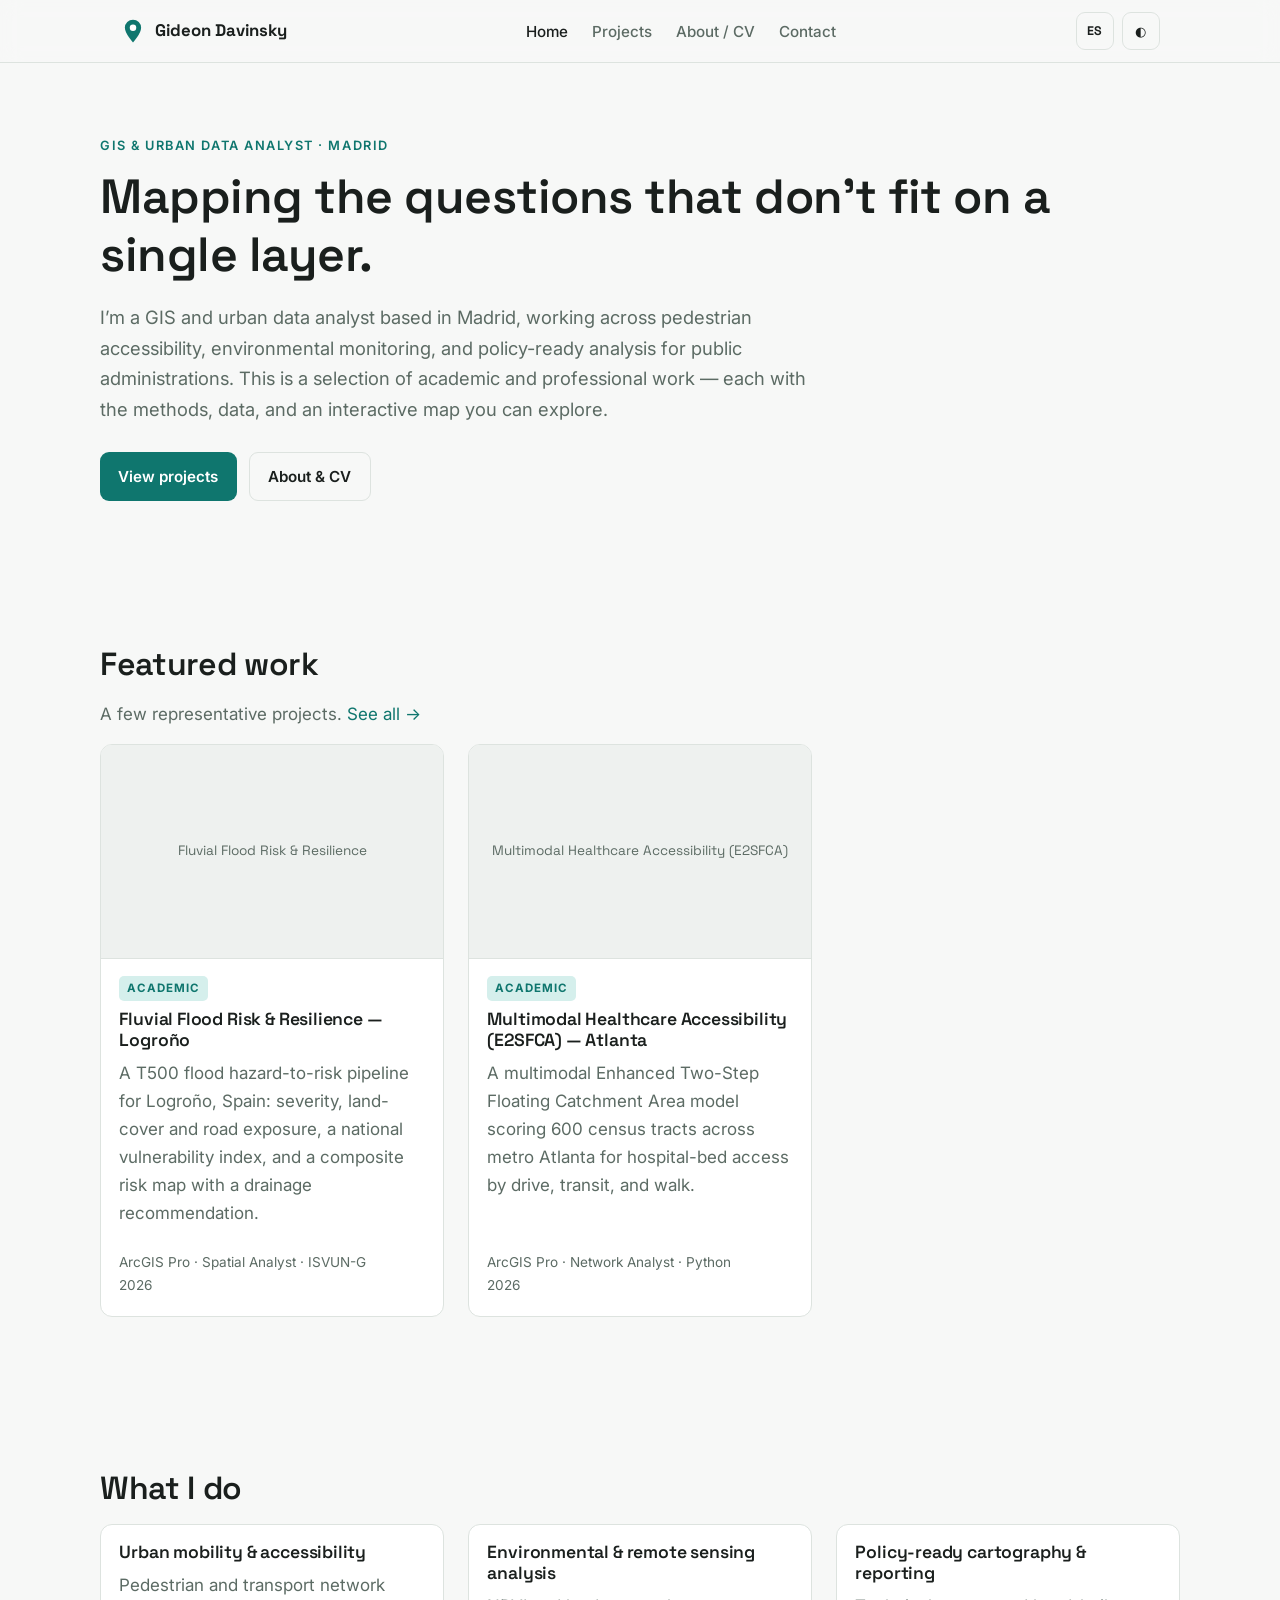
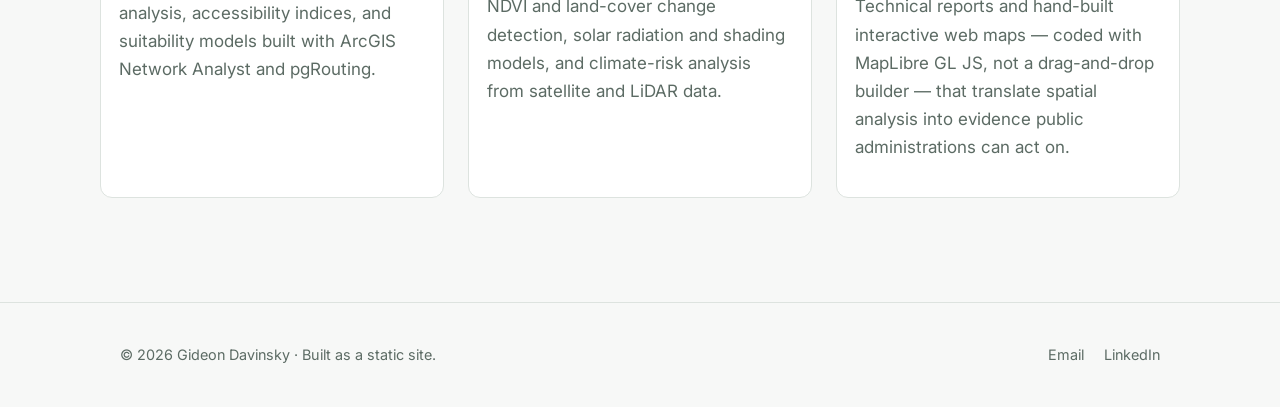
==== index.html @ 7b9b18a8 "Public deploy: exclude Ayuntamiento de Madrid work pending their publication Drops the IAPE pedestri" ====
<!doctype html>
<html lang="en">
<head>
<meta charset="utf-8">
<meta name="viewport" content="width=device-width, initial-scale=1">
<title>Gideon Davinsky — GIS Portfolio</title>
<meta name="description" content="Portfolio of Gideon Davinsky, a GIS and urban data analyst based in Madrid: urban mobility, accessibility, and environmental analysis.">
<meta property="og:type" content="website">
<meta property="og:site_name" content="Gideon Davinsky — GIS Portfolio">
<meta property="og:title" content="Gideon Davinsky — GIS Portfolio">
<meta property="og:description" content="Portfolio of Gideon Davinsky, a GIS and urban data analyst based in Madrid: urban mobility, accessibility, and environmental analysis.">
<meta property="og:image" content="assets/og/home.png">
<meta property="og:url" content="index.html">
<meta name="twitter:card" content="summary_large_image">
<link rel="icon" href="data:image/svg+xml,%3Csvg xmlns='http://www.w3.org/2000/svg' viewBox='0 0 32 32'%3E%3Cpath fill='%230f766e' d='M16 2a10 10 0 0 0-10 10c0 7 10 18 10 18s10-11 10-18A10 10 0 0 0 16 2z'/%3E%3Ccircle cx='16' cy='12' r='4' fill='%23fff'/%3E%3C/svg%3E">
<link rel="preconnect" href="https://fonts.googleapis.com">
<link rel="preconnect" href="https://fonts.gstatic.com" crossorigin>
<link href="https://fonts.googleapis.com/css2?family=Inter:wght@400;500;600&family=Space+Grotesk:wght@500;600;700&display=swap" rel="stylesheet">
<link rel="stylesheet" href="css/main.css">
</head>
<body>

<header class="site-header">
  <nav class="nav">
    <a class="brand" href="index.html">
      <svg class="mark" viewBox="0 0 32 32" aria-hidden="true"><path fill="var(--accent)" d="M16 2a10 10 0 0 0-10 10c0 7 10 18 10 18s10-11 10-18A10 10 0 0 0 16 2z"/><circle cx="16" cy="12" r="4" fill="#fff"/></svg>
      Gideon Davinsky
    </a>
    <ul class="nav-links">
      <li><a href="index.html" aria-current="page" data-i18n="nav_home">Home</a></li>
      <li><a href="projects.html" data-i18n="nav_projects">Projects</a></li>
      <li><a href="about.html" data-i18n="nav_about">About / CV</a></li>
      <li><a href="contact.html" data-i18n="nav_contact">Contact</a></li>
    </ul>
    <div style="display:flex;gap:.5rem">
      <button class="lang-toggle" data-i18n-aria="lang_toggle_aria" title="Español / English">ES</button>
      <button class="theme-toggle" data-i18n-aria="theme_toggle_aria" title="Toggle theme">◐</button>
      <button class="nav-toggle" data-i18n-aria="menu_aria" aria-expanded="false">☰</button>
    </div>
  </nav>
</header>

<main>
  <section class="container hero">
    <p class="eyebrow" data-i18n="eyebrow">GIS &amp; Urban Data Analyst &middot; Madrid</p>
    <h1 data-i18n="hero_title">Mapping the questions that don&rsquo;t fit on a single layer.</h1>
    <p class="lead" data-i18n="hero_lead">
      I&rsquo;m a GIS and urban data analyst based in Madrid, working across pedestrian
      accessibility, environmental monitoring, and policy-ready analysis for public
      administrations. This is a selection of academic and professional work &mdash;
      each with the methods, data, and an interactive map you can explore.
    </p>
    <div class="hero-actions">
      <a class="btn" href="projects.html" data-i18n="btn_view_projects">View projects</a>
      <a class="btn secondary" href="about.html" data-i18n="btn_about_cv">About &amp; CV</a>
    </div>
  </section>

  <section class="container section">
    <h2 data-i18n="featured_heading">Featured work</h2>
    <p class="muted" data-i18n="featured_sub">A few representative projects. <a href="projects.html">See all &rarr;</a></p>
    <div id="featured-projects" class="card-grid"></div>
  </section>

  <section class="container section">
    <h2 data-i18n="whatido_heading">What I do</h2>
    <div class="card-grid">
      <div class="card"><div class="body">
        <h3 data-i18n="whatido_1_title">Urban mobility &amp; accessibility</h3>
        <p class="muted" data-i18n="whatido_1_body">Pedestrian and transport network analysis, accessibility indices, and
          suitability models built with ArcGIS Network Analyst and pgRouting.</p>
      </div></div>
      <div class="card"><div class="body">
        <h3 data-i18n="whatido_2_title">Environmental &amp; remote sensing analysis</h3>
        <p class="muted" data-i18n="whatido_2_body">NDVI and land-cover change detection, solar radiation and shading models,
          and climate-risk analysis from satellite and LiDAR data.</p>
      </div></div>
      <div class="card"><div class="body">
        <h3 data-i18n="whatido_3_title">Policy-ready cartography &amp; reporting</h3>
        <p class="muted" data-i18n="whatido_3_body">Technical reports and interactive web maps that translate spatial analysis
          into evidence public administrations can act on.</p>
      </div></div>
    </div>
  </section>
</main>

<footer class="site-footer">
  <div class="container">
    <div>&copy; <span id="year">2026</span> Gideon Davinsky &middot; <span data-i18n="footer_built">Built as a static site.</span></div>
    <div class="social">
      <a href="mailto:gideondavinsky@gmail.com" data-i18n="social_email">Email</a>
      <a href="https://www.linkedin.com/in/gideon-davinsky" data-i18n="social_linkedin">LinkedIn</a>
    </div>
  </div>
</footer>

<script src="js/projects-data.js"></script>
<script>
  window.PAGE_I18N = {
    en: {
      doc_title: "Gideon Davinsky — GIS Portfolio",
      doc_description: "Portfolio of Gideon Davinsky, a GIS and urban data analyst based in Madrid: urban mobility, accessibility, and environmental analysis.",
      eyebrow: "GIS &amp; Urban Data Analyst &middot; Madrid",
      hero_title: "Mapping the questions that don’t fit on a single layer.",
      hero_lead: "I’m a GIS and urban data analyst based in Madrid, working across pedestrian accessibility, environmental monitoring, and policy-ready analysis for public administrations. This is a selection of academic and professional work — each with the methods, data, and an interactive map you can explore.",
      btn_view_projects: "View projects",
      btn_about_cv: "About &amp; CV",
      featured_heading: "Featured work",
      featured_sub: "A few representative projects. <a href=\"projects.html\">See all →</a>",
      whatido_heading: "What I do",
      whatido_1_title: "Urban mobility &amp; accessibility",
      whatido_1_body: "Pedestrian and transport network analysis, accessibility indices, and suitability models built with ArcGIS Network Analyst and pgRouting.",
      whatido_2_title: "Environmental &amp; remote sensing analysis",
      whatido_2_body: "NDVI and land-cover change detection, solar radiation and shading models, and climate-risk analysis from satellite and LiDAR data.",
      whatido_3_title: "Policy-ready cartography &amp; reporting",
      whatido_3_body: "Technical reports and hand-built interactive web maps &mdash; coded with MapLibre GL JS, not a drag-and-drop builder &mdash; that translate spatial analysis into evidence public administrations can act on."
    },
    es: {
      doc_title: "Gideon Davinsky — Portafolio SIG",
      doc_description: "Portafolio de Gideon Davinsky, analista SIG y de datos urbanos con base en Madrid: movilidad urbana, accesibilidad y análisis ambiental.",
      eyebrow: "Analista SIG y de Datos Urbanos &middot; Madrid",
      hero_title: "Cartografiando las preguntas que no caben en una sola capa.",
      hero_lead: "Soy analista SIG y de datos urbanos con base en Madrid, trabajando en movilidad y urbanismo sostenible, accesibilidad peatonal y monitorización ambiental, con análisis orientado a la política pública para administraciones públicas. Esta es una selección de trabajo académico y profesional — cada uno con la metodología, los datos y un mapa interactivo para explorar.",
      btn_view_projects: "Ver proyectos",
      btn_about_cv: "Sobre mí y CV",
      featured_heading: "Trabajo destacado",
      featured_sub: "Algunos proyectos representativos. <a href=\"projects.html\">Ver todos →</a>",
      whatido_heading: "Qué hago",
      whatido_1_title: "Movilidad urbana y accesibilidad",
      whatido_1_body: "Análisis de redes peatonales y de transporte para la movilidad sostenible, índices de accesibilidad y modelos de idoneidad con ArcGIS Network Analyst y pgRouting.",
      whatido_2_title: "Análisis ambiental y teledetección",
      whatido_2_body: "Detección de cambios NDVI y de cobertura del suelo, modelos de radiación solar y sombras, y análisis de riesgo climático a partir de datos satelitales y LiDAR.",
      whatido_3_title: "Cartografía y reporting para política pública",
      whatido_3_body: "Informes técnicos y mapas web interactivos programados a mano — con MapLibre GL JS, no con una herramienta de arrastrar y soltar — que traducen el análisis espacial en evidencia sobre la que las administraciones públicas pueden actuar."
    }
  };
</script>
<script src="js/i18n.js"></script>
<script src="js/site.js"></script>
</body>
</html>
---- css/main.css ----
/* ===========================================================================
   GIS Portfolio — main stylesheet
   Design tokens first, then layout, then components.
   Light + dark themes: dark applies via prefers-color-scheme OR
   an explicit  <html data-theme="dark"> / "light"  set by the theme toggle.
   =========================================================================== */

:root {
  --bg:            #f7f8f7;
  --surface:       #ffffff;
  --surface-2:     #eef1ef;
  --text:          #1a1f1d;
  --muted:         #5c6b64;
  --border:        #dde3df;
  --accent:        #0f766e;   /* teal 700 */
  --accent-hover:  #115e57;
  --accent-soft:   #d5efec;
  --shadow:        0 1px 2px rgba(20, 30, 25, .06), 0 8px 24px rgba(20, 30, 25, .06);
  --radius:        12px;
  --maxw:          1080px;
  --font-sans:     "Inter", system-ui, -apple-system, "Segoe UI", Roboto, sans-serif;
  --font-display:  "Space Grotesk", var(--font-sans);
}

@media (prefers-color-scheme: dark) {
  :root:not([data-theme="light"]) {
    --bg:          #0f1412;
    --surface:     #161c19;
    --surface-2:   #1e2622;
    --text:        #e8edea;
    --muted:       #9aa8a1;
    --border:      #2a332e;
    --accent:      #2dd4bf;
    --accent-hover:#5eead4;
    --accent-soft: #143530;
    --shadow:      0 1px 2px rgba(0,0,0,.4), 0 8px 28px rgba(0,0,0,.35);
  }
}
:root[data-theme="dark"] {
  --bg:          #0f1412;
  --surface:     #161c19;
  --surface-2:   #1e2622;
  --text:        #e8edea;
  --muted:       #9aa8a1;
  --border:      #2a332e;
  --accent:      #2dd4bf;
  --accent-hover:#5eead4;
  --accent-soft: #143530;
  --shadow:      0 1px 2px rgba(0,0,0,.4), 0 8px 28px rgba(0,0,0,.35);
}

* { box-sizing: border-box; }
html { scroll-behavior: smooth; }
body {
  margin: 0;
  background: var(--bg);
  color: var(--text);
  font-family: var(--font-sans);
  font-size: 17px;
  line-height: 1.65;
  -webkit-font-smoothing: antialiased;
}
img { max-width: 100%; display: block; }
a { color: var(--accent); text-decoration: none; }
a:hover { color: var(--accent-hover); text-decoration: underline; }
h1, h2, h3 { font-family: var(--font-display); line-height: 1.2; font-weight: 600; letter-spacing: -.01em; }
h1 { font-size: clamp(2rem, 4vw, 3rem); margin: 0 0 .4em; }
h2 { font-size: clamp(1.5rem, 3vw, 2rem); margin: 2.5rem 0 1rem; }
h3 { font-size: 1.2rem; margin: 1.5rem 0 .5rem; }
p  { margin: 0 0 1rem; }
code { font-family: ui-monospace, "SF Mono", Menlo, Consolas, monospace; font-size: .9em;
       background: var(--surface-2); padding: .1em .4em; border-radius: 5px; }

.container { max-width: var(--maxw); margin: 0 auto; padding: 0 1.25rem; }
.section { padding: 3.5rem 0; }
.muted { color: var(--muted); }
.lead { font-size: 1.15rem; color: var(--muted); max-width: 60ch; }
.center { text-align: center; }

/* ---- header / nav ---------------------------------------------------------- */
.site-header {
  position: sticky; top: 0; z-index: 50;
  background: color-mix(in srgb, var(--bg) 88%, transparent);
  backdrop-filter: blur(10px);
  border-bottom: 1px solid var(--border);
}
.nav {
  display: flex; align-items: center; justify-content: space-between;
  height: 62px; max-width: var(--maxw); margin: 0 auto; padding: 0 1.25rem;
}
.brand { font-family: var(--font-display); font-weight: 700; font-size: 1.05rem;
         color: var(--text); display: flex; align-items: center; gap: .55rem; }
.brand:hover { text-decoration: none; }
.brand .mark { width: 26px; height: 26px; }
.nav-links { display: flex; align-items: center; gap: 1.5rem; list-style: none; margin: 0; padding: 0; }
.nav-links a { color: var(--muted); font-size: .95rem; font-weight: 500; }
.nav-links a:hover, .nav-links a[aria-current="page"] { color: var(--text); text-decoration: none; }
.theme-toggle, .nav-toggle, .lang-toggle {
  background: none; border: 1px solid var(--border); color: var(--text);
  width: 38px; height: 38px; border-radius: 9px; cursor: pointer;
  display: inline-flex; align-items: center; justify-content: center;
}
.lang-toggle { font-family: var(--font-display); font-size: .78rem; font-weight: 700; letter-spacing: .02em; }
.theme-toggle:hover, .nav-toggle:hover, .lang-toggle:hover { background: var(--surface-2); }
.nav-toggle { display: none; }

@media (max-width: 720px) {
  .nav-toggle { display: inline-flex; }
  .nav-links {
    position: absolute; top: 62px; left: 0; right: 0;
    flex-direction: column; align-items: stretch; gap: 0;
    background: var(--surface); border-bottom: 1px solid var(--border);
    padding: .5rem 1.25rem 1rem;
    display: none;
  }
  .nav-links.open { display: flex; }
  .nav-links li { padding: .6rem 0; border-bottom: 1px solid var(--border); }
  .nav-links li:last-child { border-bottom: 0; }
}

/* ---- buttons -------------------------------------------------------------- */
.btn {
  display: inline-flex; align-items: center; gap: .5rem;
  background: var(--accent); color: #fff; font-weight: 600; font-size: .95rem;
  padding: .7rem 1.15rem; border-radius: 9px; border: 0; cursor: pointer;
  transition: background .15s ease;
}
.btn:hover { background: var(--accent-hover); color: #fff; text-decoration: none; }
.btn.secondary { background: transparent; color: var(--text); border: 1px solid var(--border); }
.btn.secondary:hover { background: var(--surface-2); }

/* ---- hero --------------------------------------------------------------- */
.hero { padding: 4.5rem 0 3rem; }
.hero .lead { margin-bottom: 1.75rem; }
.hero-actions { display: flex; gap: .75rem; flex-wrap: wrap; }
.eyebrow { text-transform: uppercase; letter-spacing: .12em; font-size: .8rem;
           font-weight: 600; color: var(--accent); margin-bottom: .75rem; }

/* ---- project grid ------------------------------------------------------- */
.filters { display: flex; gap: .5rem; flex-wrap: wrap; margin: 1.5rem 0 2rem; }
.filter-btn {
  background: var(--surface); border: 1px solid var(--border); color: var(--muted);
  padding: .4rem .9rem; border-radius: 999px; font-size: .9rem; cursor: pointer; font-weight: 500;
}
.filter-btn[aria-pressed="true"] { background: var(--accent-soft); border-color: var(--accent);
  color: var(--accent-hover); }

.card-grid { display: grid; gap: 1.5rem; grid-template-columns: repeat(auto-fill, minmax(300px, 1fr)); }
.card {
  background: var(--surface); border: 1px solid var(--border); border-radius: var(--radius);
  overflow: hidden; display: flex; flex-direction: column;
  transition: transform .15s ease, box-shadow .15s ease;
}
.card:hover { transform: translateY(-3px); box-shadow: var(--shadow); }
.card a.card-link { color: inherit; text-decoration: none; display: flex; flex-direction: column; height: 100%; }
.card .thumb { aspect-ratio: 16 / 10; background: var(--surface-2); object-fit: cover; width: 100%;
  border-bottom: 1px solid var(--border); }
.card .thumb.placeholder { display: flex; align-items: center; justify-content: center;
  color: var(--muted); font-size: .85rem; font-family: var(--font-display); }
.card .body { padding: 1.1rem 1.15rem 1.25rem; display: flex; flex-direction: column; gap: .5rem; flex: 1; }
.card .tag { align-self: flex-start; font-size: .72rem; text-transform: uppercase; letter-spacing: .08em;
  font-weight: 700; color: var(--accent); background: var(--accent-soft); padding: .18rem .5rem; border-radius: 5px; }
.card h3 { margin: 0; font-size: 1.1rem; }
.card .meta { font-size: .85rem; color: var(--muted); margin-top: auto; }

/* ---- maps -------------------------------------------------------------- */
.map {
  width: 100%; height: 460px; border-radius: var(--radius);
  border: 1px solid var(--border); overflow: hidden; background: var(--surface-2);
}
.map-figure { margin: 1.75rem 0; }
.map-figure figcaption { font-size: .88rem; color: var(--muted); margin-top: .6rem; }
.maplibregl-popup-content {
  /* The popup's background is always white (fixed by maplibre-gl.css), but
     var(--text) is a light color in dark mode — pin the text dark here too,
     regardless of site theme, or it goes near-invisible on that white card. */
  font-family: var(--font-sans); font-size: .85rem; line-height: 1.5;
  color: #1a1f1d; border-radius: 8px; padding: .7rem .85rem;
  max-height: 320px; overflow-y: auto;
}
.maplibregl-popup-content b { color: #0f172a; }
.map-legend {
  background: var(--surface); border: 1px solid var(--border); border-radius: 8px;
  padding: .6rem .8rem; font-size: .8rem; box-shadow: var(--shadow);
}
.map-legend b { display: block; margin-bottom: .35rem; font-family: var(--font-display); }
.map-legend .row { display: flex; align-items: center; gap: .5rem; margin: .2rem 0; }
.map-legend .swatch { width: 14px; height: 14px; border-radius: 3px; border: 1px solid rgba(0,0,0,.15); }

/* ---- project detail --------------------------------------------------- */
.project-header { padding: 2.5rem 0 1rem; }
.project-meta {
  display: grid; grid-template-columns: repeat(auto-fit, minmax(140px, 1fr));
  gap: 1rem 1.5rem; margin: 1.5rem 0; padding: 1.25rem;
  background: var(--surface); border: 1px solid var(--border); border-radius: var(--radius);
}
.project-meta dt { font-size: .72rem; text-transform: uppercase; letter-spacing: .09em;
  color: var(--muted); font-weight: 700; margin-bottom: .2rem; }
.project-meta dd { margin: 0; font-size: .95rem; }
.pill-row { display: flex; flex-wrap: wrap; gap: .4rem; }
.pill { background: var(--surface-2); border: 1px solid var(--border); border-radius: 999px;
  padding: .2rem .7rem; font-size: .8rem; }
.prose { max-width: 68ch; }
.prose ul { padding-left: 1.2rem; }
.prose li { margin: .3rem 0; }
.back-link { font-size: .9rem; display: inline-flex; gap: .35rem; align-items: center; margin-bottom: 1rem; }

.table-scroll { overflow-x: auto; margin: 1.25rem 0; }
.data-table { border-collapse: collapse; width: 100%; font-size: .88rem; min-width: 360px; }
.data-table th, .data-table td { border: 1px solid var(--border); padding: .5rem .7rem; text-align: left; }
.data-table th { background: var(--surface-2); font-family: var(--font-display); font-weight: 600; }
.data-table td.num { text-align: center; font-variant-numeric: tabular-nums; }

.season-toggle { display: flex; gap: .5rem; margin: 1rem 0; }
.season-btn {
  background: var(--surface); border: 1px solid var(--border); color: var(--muted);
  padding: .45rem 1rem; border-radius: 999px; font-size: .88rem; font-weight: 600; cursor: pointer;
}
.season-btn[aria-pressed="true"] { background: var(--accent-soft); border-color: var(--accent); color: var(--accent-hover); }

/* ---- about ----------------------------------------------------------- */
.timeline { border-left: 2px solid var(--border); padding-left: 1.5rem; margin: 1rem 0; }
.timeline-item { margin-bottom: 1.75rem; position: relative; }
.timeline-item::before { content: ""; position: absolute; left: calc(-1.5rem - 6px); top: .45rem;
  width: 10px; height: 10px; border-radius: 50%; background: var(--accent); }
.timeline-item .when { font-size: .82rem; color: var(--muted); font-weight: 600; }
.timeline-item h3 { margin: .15rem 0 .1rem; }
.skill-cols { columns: 2; column-gap: 2.5rem; }
.skill-cols li { break-inside: avoid; }
@media (max-width: 560px) { .skill-cols { columns: 1; } }

/* ---- footer -------------------------------------------------------- */
.site-footer {
  border-top: 1px solid var(--border); margin-top: 3rem;
  padding: 2.5rem 0; color: var(--muted); font-size: .9rem;
}
.site-footer .container { display: flex; justify-content: space-between; flex-wrap: wrap; gap: 1rem; }
.social a { color: var(--muted); margin-left: 1rem; }
.social a:hover { color: var(--text); }

/* ---- misc --------------------------------------------------------- */
.notice {
  background: var(--accent-soft); border: 1px solid var(--accent);
  border-radius: 10px; padding: .9rem 1.1rem; font-size: .9rem; margin: 1.5rem 0;
}
@media (prefers-reduced-motion: reduce) {
  * { animation: none !important; transition: none !important; scroll-behavior: auto; }
}
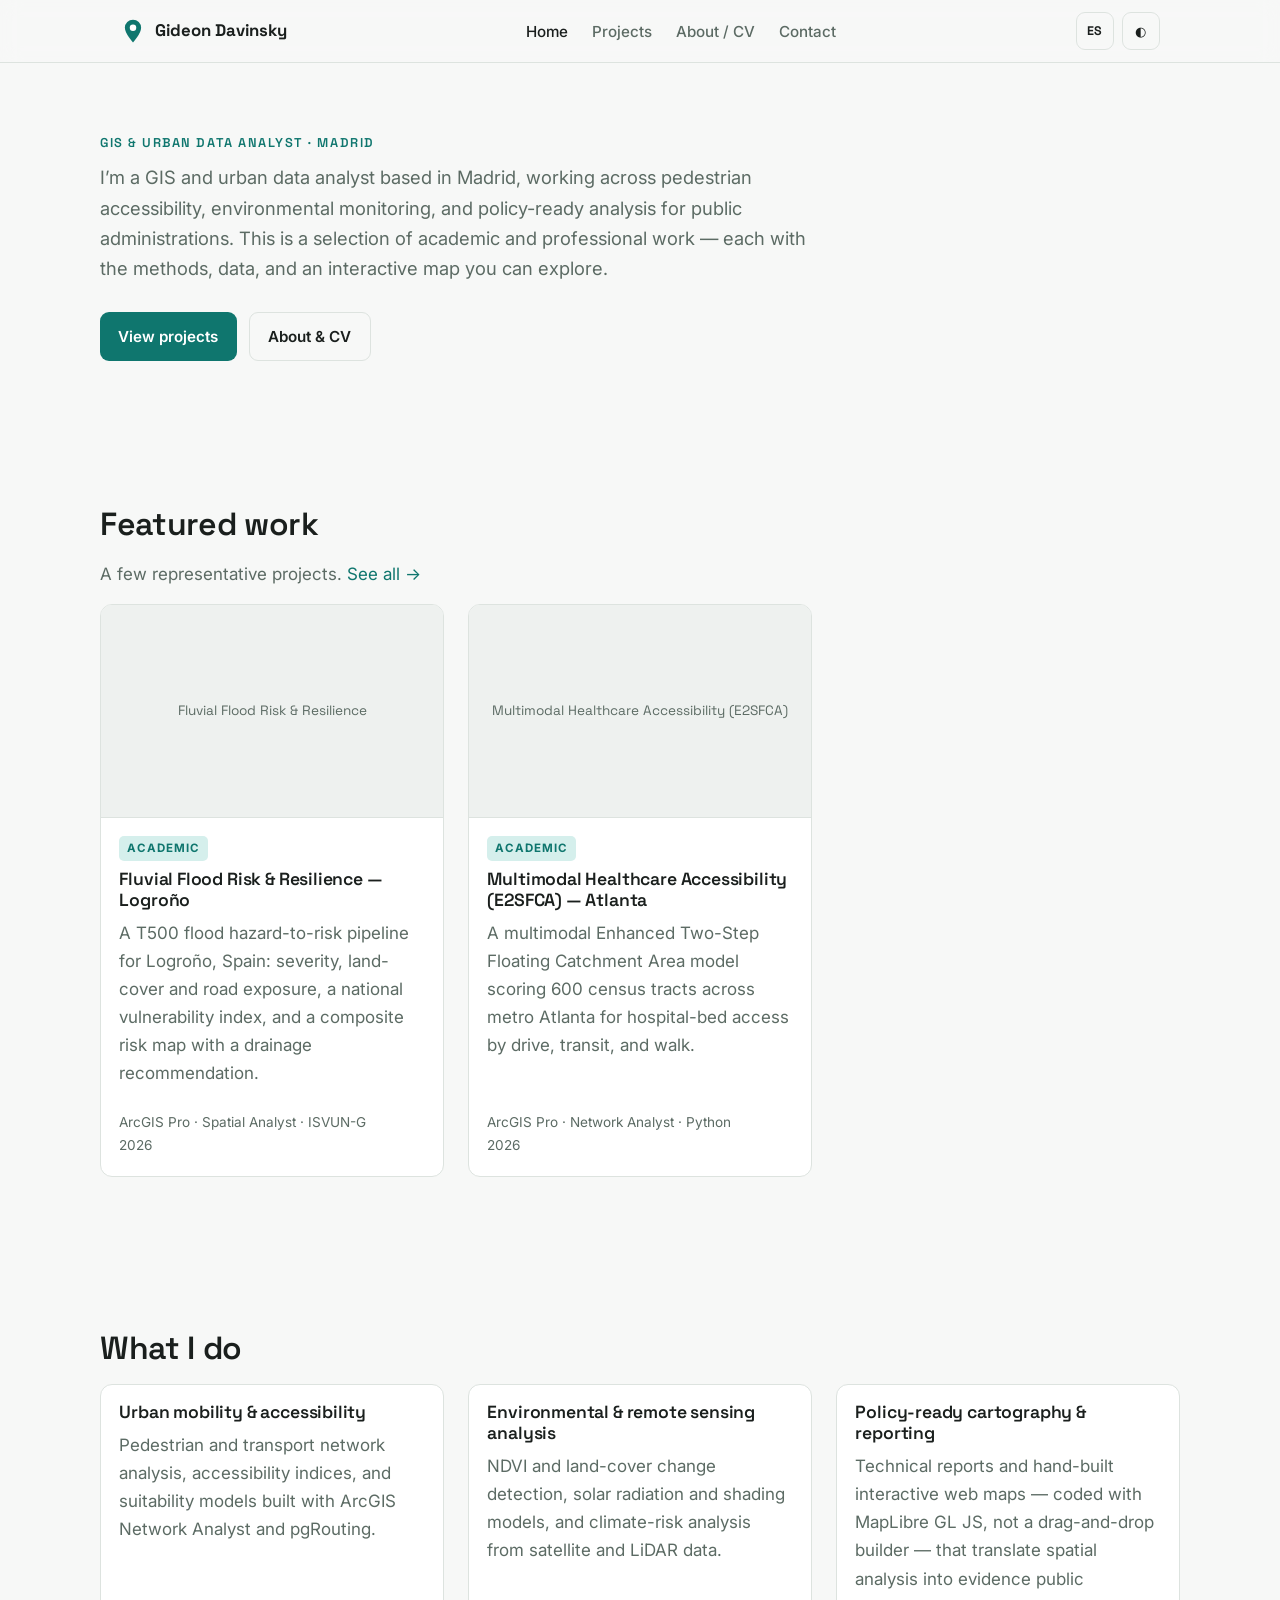
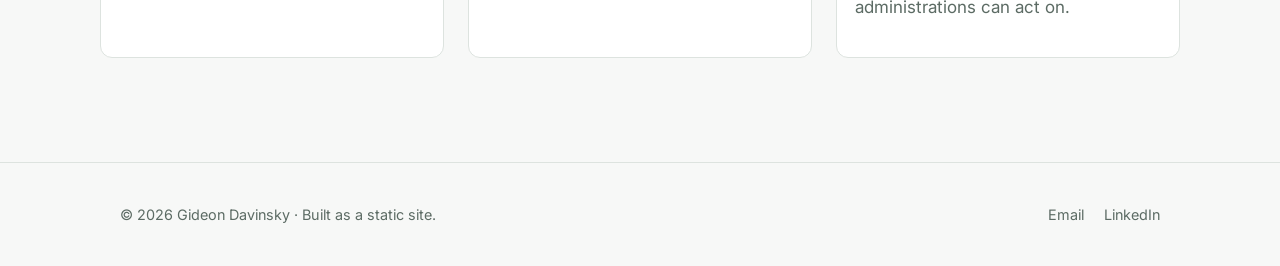
==== commit aa96cd4d: "Drop hero tagline, lead with the eyebrow straight into the body copy Promotes the eyebrow line to th" ====
--- a/index.html
+++ b/index.html
@@ -42,8 +42,7 @@
 
 <main>
   <section class="container hero">
-    <p class="eyebrow" data-i18n="eyebrow">GIS &amp; Urban Data Analyst &middot; Madrid</p>
-    <h1 data-i18n="hero_title">Mapping the questions that don&rsquo;t fit on a single layer.</h1>
+    <h1 class="eyebrow" data-i18n="eyebrow">GIS &amp; Urban Data Analyst &middot; Madrid</h1>
     <p class="lead" data-i18n="hero_lead">
       I&rsquo;m a GIS and urban data analyst based in Madrid, working across pedestrian
       accessibility, environmental monitoring, and policy-ready analysis for public
@@ -101,7 +100,6 @@
       doc_title: "Gideon Davinsky — GIS Portfolio",
       doc_description: "Portfolio of Gideon Davinsky, a GIS and urban data analyst based in Madrid: urban mobility, accessibility, and environmental analysis.",
       eyebrow: "GIS &amp; Urban Data Analyst &middot; Madrid",
-      hero_title: "Mapping the questions that don’t fit on a single layer.",
       hero_lead: "I’m a GIS and urban data analyst based in Madrid, working across pedestrian accessibility, environmental monitoring, and policy-ready analysis for public administrations. This is a selection of academic and professional work — each with the methods, data, and an interactive map you can explore.",
       btn_view_projects: "View projects",
       btn_about_cv: "About &amp; CV",
@@ -119,7 +117,6 @@
       doc_title: "Gideon Davinsky — Portafolio SIG",
       doc_description: "Portafolio de Gideon Davinsky, analista SIG y de datos urbanos con base en Madrid: movilidad urbana, accesibilidad y análisis ambiental.",
       eyebrow: "Analista SIG y de Datos Urbanos &middot; Madrid",
-      hero_title: "Cartografiando las preguntas que no caben en una sola capa.",
       hero_lead: "Soy analista SIG y de datos urbanos con base en Madrid, trabajando en movilidad y urbanismo sostenible, accesibilidad peatonal y monitorización ambiental, con análisis orientado a la política pública para administraciones públicas. Esta es una selección de trabajo académico y profesional — cada uno con la metodología, los datos y un mapa interactivo para explorar.",
       btn_view_projects: "Ver proyectos",
       btn_about_cv: "Sobre mí y CV",
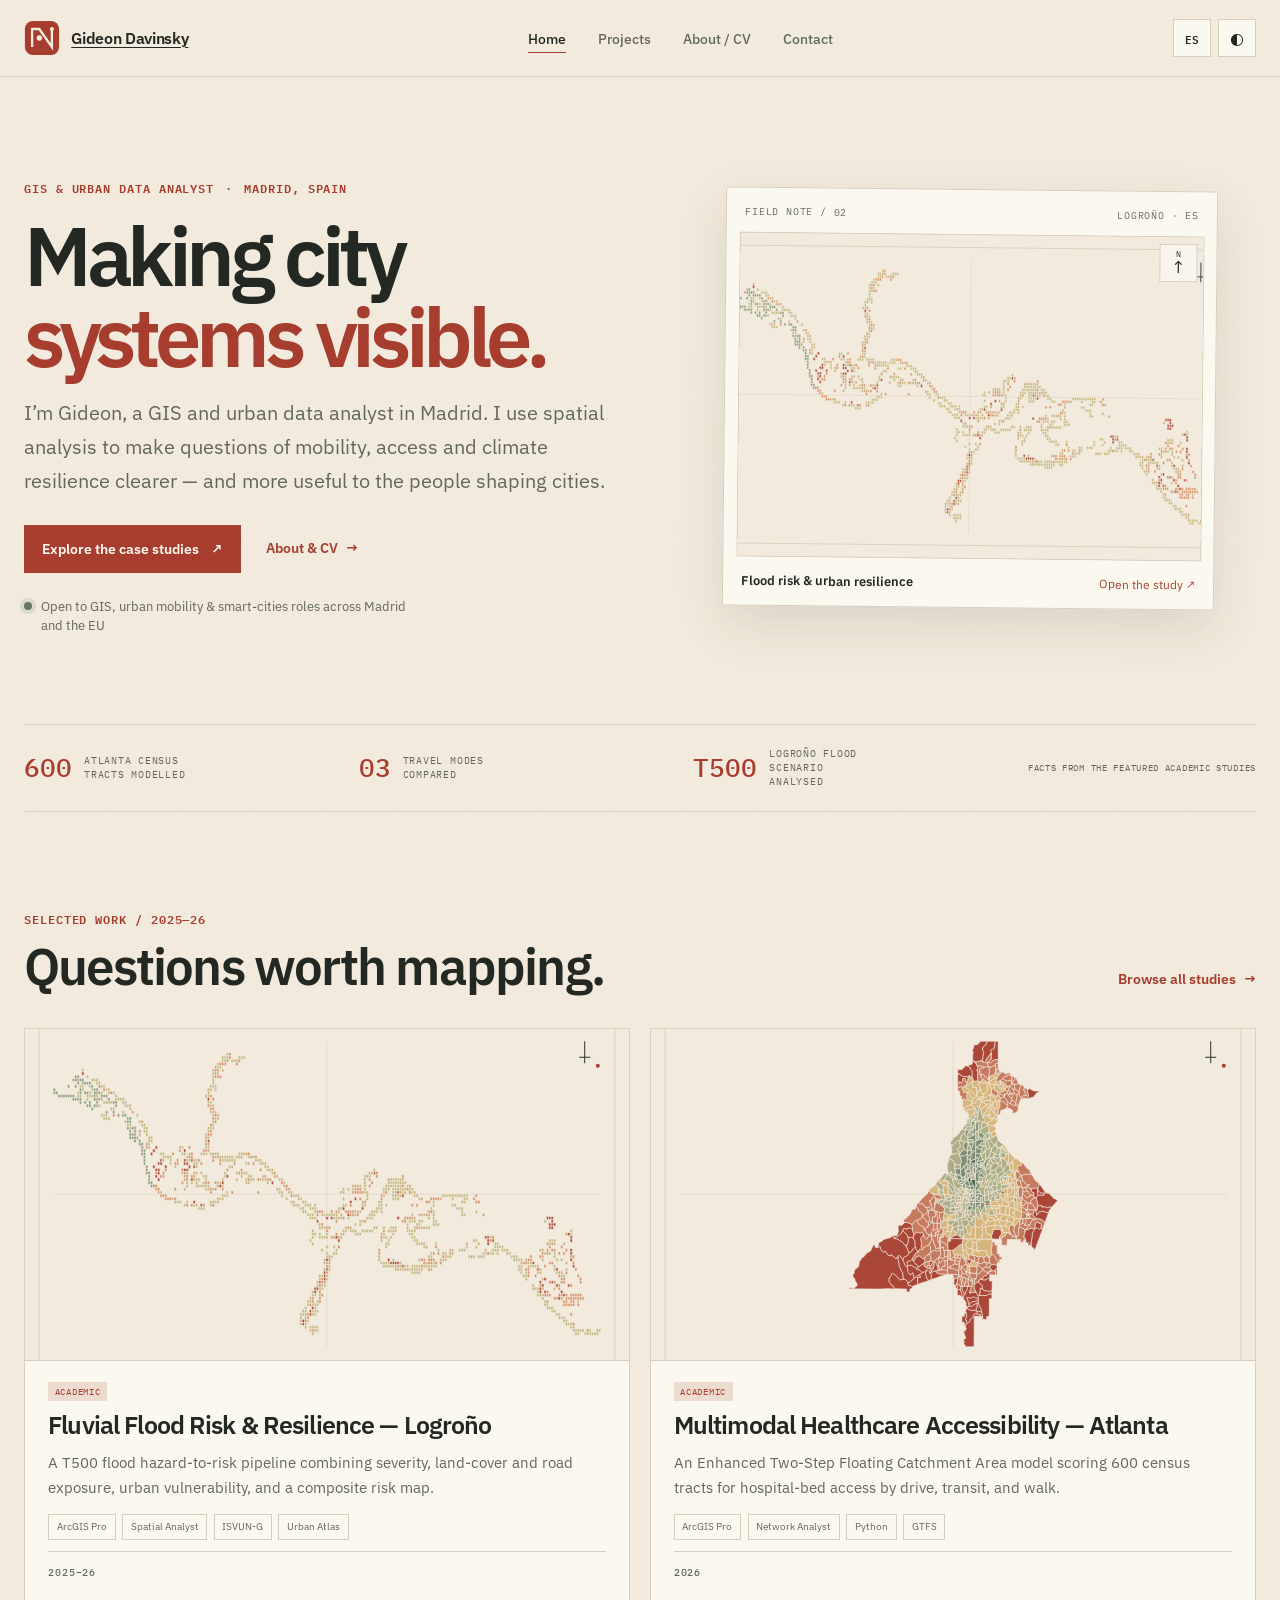
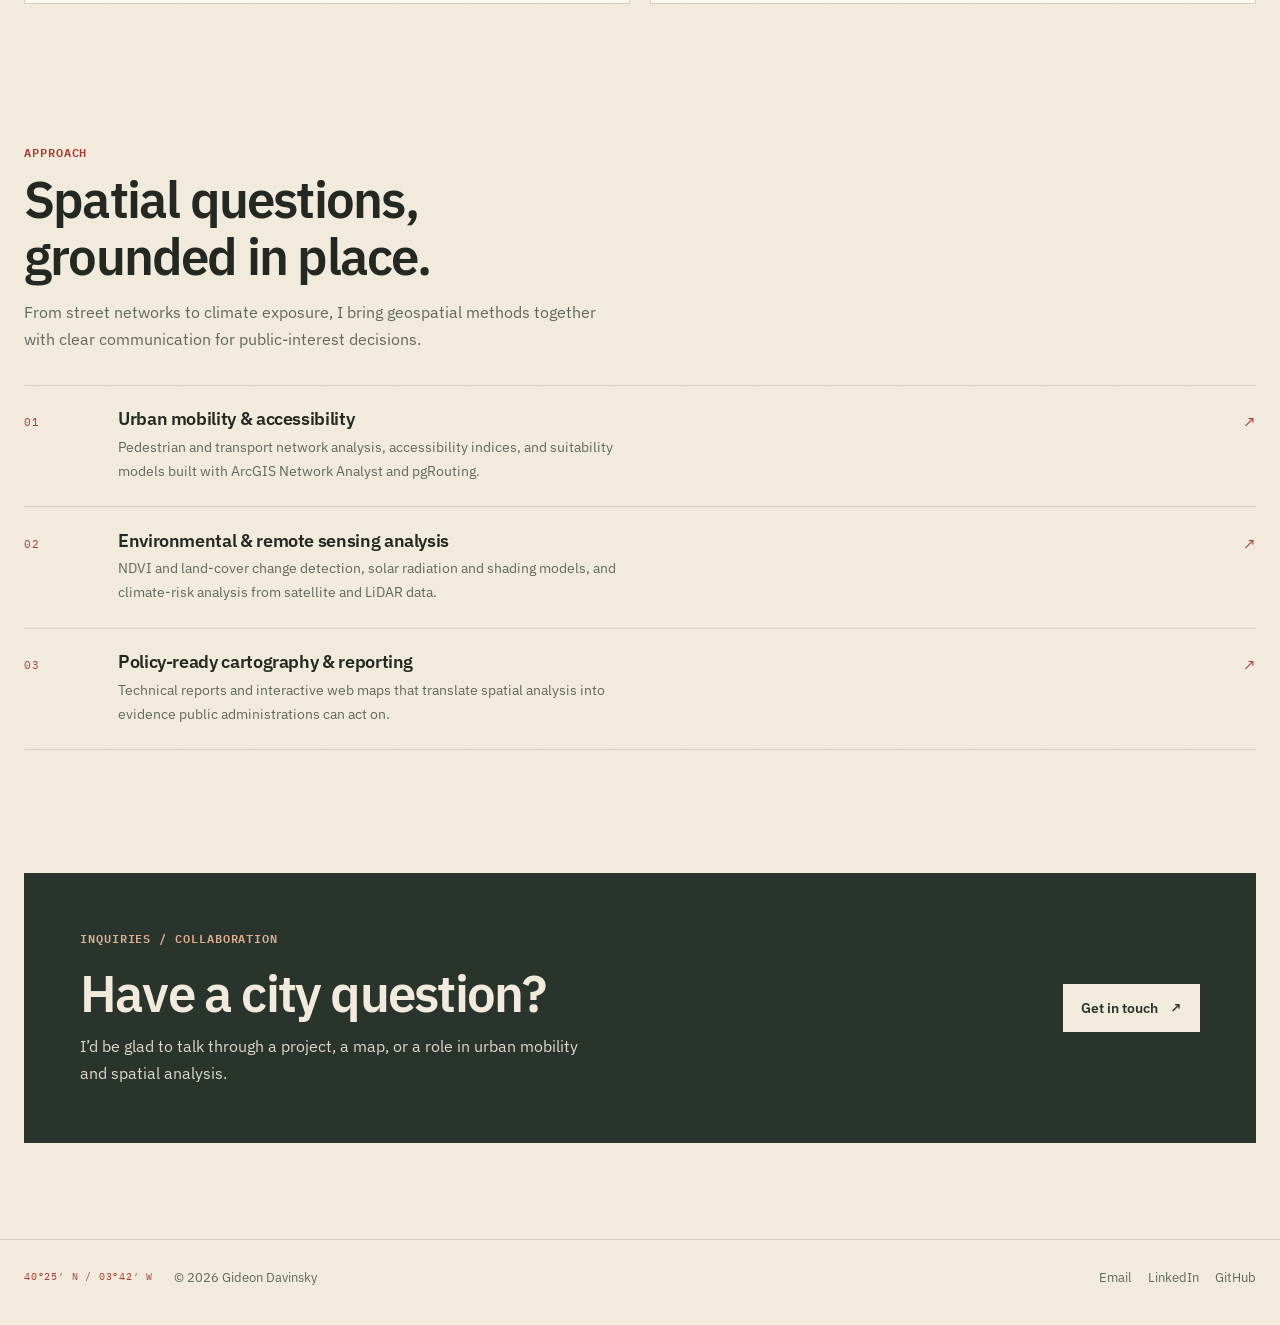
==== commit 1ef5c96e: "Redesign portfolio with civic cartography" ====
--- a/index.html
+++ b/index.html
@@ -1,138 +1,179 @@
 <!doctype html>
 <html lang="en">
 <head>
-<meta charset="utf-8">
-<meta name="viewport" content="width=device-width, initial-scale=1">
-<title>Gideon Davinsky — GIS Portfolio</title>
-<meta name="description" content="Portfolio of Gideon Davinsky, a GIS and urban data analyst based in Madrid: urban mobility, accessibility, and environmental analysis.">
-<meta property="og:type" content="website">
-<meta property="og:site_name" content="Gideon Davinsky — GIS Portfolio">
-<meta property="og:title" content="Gideon Davinsky — GIS Portfolio">
-<meta property="og:description" content="Portfolio of Gideon Davinsky, a GIS and urban data analyst based in Madrid: urban mobility, accessibility, and environmental analysis.">
-<meta property="og:image" content="assets/og/home.png">
-<meta property="og:url" content="index.html">
-<meta name="twitter:card" content="summary_large_image">
-<link rel="icon" href="data:image/svg+xml,%3Csvg xmlns='http://www.w3.org/2000/svg' viewBox='0 0 32 32'%3E%3Cpath fill='%230f766e' d='M16 2a10 10 0 0 0-10 10c0 7 10 18 10 18s10-11 10-18A10 10 0 0 0 16 2z'/%3E%3Ccircle cx='16' cy='12' r='4' fill='%23fff'/%3E%3C/svg%3E">
-<link rel="preconnect" href="https://fonts.googleapis.com">
-<link rel="preconnect" href="https://fonts.gstatic.com" crossorigin>
-<link href="https://fonts.googleapis.com/css2?family=Inter:wght@400;500;600&family=Space+Grotesk:wght@500;600;700&display=swap" rel="stylesheet">
-<link rel="stylesheet" href="css/main.css">
+  <meta charset="utf-8">
+  <meta name="viewport" content="width=device-width, initial-scale=1">
+  <meta name="theme-color" content="#f2ebdd">
+  <title>Gideon Davinsky — GIS &amp; Urban Data Analyst</title>
+  <meta name="description" content="Gideon Davinsky is a GIS and urban data analyst based in Madrid, working on mobility, accessibility and urban resilience.">
+  <meta property="og:type" content="website">
+  <meta property="og:site_name" content="Gideon Davinsky — GIS Portfolio">
+  <meta property="og:title" content="Gideon Davinsky — GIS &amp; Urban Data Analyst">
+  <meta property="og:description" content="Spatial analysis for more accessible, resilient cities. Madrid-based GIS and urban data analyst.">
+  <meta property="og:image" content="assets/og/home.png">
+  <meta property="og:url" content="index.html">
+  <meta name="twitter:card" content="summary_large_image">
+  <link rel="icon" href="data:image/svg+xml,%3Csvg xmlns='http://www.w3.org/2000/svg' viewBox='0 0 32 32'%3E%3Cpath fill='%23a63d2f' d='M4 4h24v24H4z'/%3E%3Cpath d='M9 23V9h6l8 14V9' fill='none' stroke='%23f2ebdd' stroke-width='3'/%3E%3C/svg%3E">
+  <link rel="preconnect" href="https://fonts.googleapis.com">
+  <link rel="preconnect" href="https://fonts.gstatic.com" crossorigin>
+  <link href="https://fonts.googleapis.com/css2?family=IBM+Plex+Mono:wght@400;500;600&family=IBM+Plex+Sans:wght@400;500;600;700&display=swap" rel="stylesheet">
+  <link rel="stylesheet" href="css/main.css">
 </head>
 <body>
+  <a class="skip-link" href="#main-content">Skip to content</a>
+  <header class="site-header">
+    <nav class="nav" aria-label="Main navigation">
+      <a class="brand" href="index.html" aria-label="Gideon Davinsky, home">
+        <svg class="mark" viewBox="0 0 40 40" aria-hidden="true"><rect x="1" y="1" width="38" height="38" rx="9" fill="var(--accent)"/><path d="M9 30V10h8l14 20V10" fill="none" stroke="var(--bg)" stroke-width="2.6"/><circle cx="17" cy="20" r="3" fill="var(--bg)"/><circle cx="31" cy="10" r="2.2" fill="var(--bg)"/></svg>
+        <span>Gideon Davinsky</span>
+      </a>
+      <ul class="nav-links" id="primary-navigation">
+        <li><a href="index.html" aria-current="page" data-i18n="nav_home">Home</a></li>
+        <li><a href="projects.html" data-i18n="nav_projects">Projects</a></li>
+        <li><a href="about.html" data-i18n="nav_about">About / CV</a></li>
+        <li><a href="contact.html" data-i18n="nav_contact">Contact</a></li>
+      </ul>
+      <div class="nav-tools">
+        <button class="lang-toggle" data-i18n-aria="lang_toggle_aria" title="Español / English">ES</button>
+        <button class="theme-toggle" data-i18n-aria="theme_toggle_aria" title="Toggle theme" aria-label="Toggle dark mode">◐</button>
+        <button class="nav-toggle" data-i18n-aria="menu_aria" aria-controls="primary-navigation" aria-expanded="false">☰</button>
+      </div>
+    </nav>
+  </header>
 
-<header class="site-header">
-  <nav class="nav">
-    <a class="brand" href="index.html">
-      <svg class="mark" viewBox="0 0 32 32" aria-hidden="true"><path fill="var(--accent)" d="M16 2a10 10 0 0 0-10 10c0 7 10 18 10 18s10-11 10-18A10 10 0 0 0 16 2z"/><circle cx="16" cy="12" r="4" fill="#fff"/></svg>
-      Gideon Davinsky
-    </a>
-    <ul class="nav-links">
-      <li><a href="index.html" aria-current="page" data-i18n="nav_home">Home</a></li>
-      <li><a href="projects.html" data-i18n="nav_projects">Projects</a></li>
-      <li><a href="about.html" data-i18n="nav_about">About / CV</a></li>
-      <li><a href="contact.html" data-i18n="nav_contact">Contact</a></li>
-    </ul>
-    <div style="display:flex;gap:.5rem">
-      <button class="lang-toggle" data-i18n-aria="lang_toggle_aria" title="Español / English">ES</button>
-      <button class="theme-toggle" data-i18n-aria="theme_toggle_aria" title="Toggle theme">◐</button>
-      <button class="nav-toggle" data-i18n-aria="menu_aria" aria-expanded="false">☰</button>
+  <main id="main-content">
+    <section class="container hero">
+      <div class="hero-copy">
+        <p class="eyebrow" data-i18n="eyebrow">GIS &amp; urban data analyst <span>·</span> Madrid, Spain</p>
+        <h1 data-i18n="hero_headline">Making city<br><em>systems visible.</em></h1>
+        <p class="lead" data-i18n="hero_lead">I’m Gideon, a GIS and urban data analyst in Madrid. I use spatial analysis to make questions of mobility, access and climate resilience clearer — and more useful to the people shaping cities.</p>
+        <div class="hero-actions">
+          <a class="btn" href="projects.html" data-i18n="btn_view_projects">Explore the case studies <span aria-hidden="true">↗</span></a>
+          <a class="text-link" href="about.html" data-i18n="btn_about_cv">About &amp; CV <span aria-hidden="true">→</span></a>
+        </div>
+        <p class="hero-note" data-i18n="hero_note"><span class="status-dot" aria-hidden="true"></span> Open to GIS, urban mobility &amp; smart-cities roles across Madrid and the EU</p>
+      </div>
+      <figure class="hero-atlas">
+        <div class="atlas-topline"><span data-i18n="atlas_label">FIELD NOTE / 02</span><span>LOGROÑO · ES</span></div>
+        <img src="assets/maps/logrono-risk.svg" alt="Map preview of the Logroño fluvial flood-risk analysis, rendered from the study’s GeoJSON risk layer">
+        <div class="atlas-north" aria-hidden="true">N<span>↑</span></div>
+        <figcaption><span data-i18n="atlas_caption">Flood risk &amp; urban resilience</span><a href="projects/logrono-flood-resilience.html" data-i18n="atlas_link">Open the study <span aria-hidden="true">↗</span></a></figcaption>
+      </figure>
+    </section>
+
+    <section class="container field-notes" aria-label="Selected project facts">
+      <div class="field-note"><span class="field-value">600</span><span class="field-label" data-i18n="fact_tracts">Atlanta census tracts modelled</span></div>
+      <div class="field-note"><span class="field-value">03</span><span class="field-label" data-i18n="fact_modes">travel modes compared</span></div>
+      <div class="field-note"><span class="field-value">T500</span><span class="field-label" data-i18n="fact_flood">Logroño flood scenario analysed</span></div>
+      <p class="field-source" data-i18n="fact_source">Facts from the featured academic studies</p>
+    </section>
+
+    <section class="container section work-section">
+      <div class="section-heading">
+        <div><p class="eyebrow" data-i18n="work_kicker">SELECTED WORK / 2025—26</p><h2 data-i18n="featured_heading">Questions worth mapping.</h2></div>
+        <a class="text-link" href="projects.html" data-i18n="featured_sub">Browse all studies <span aria-hidden="true">→</span></a>
+      </div>
+      <div id="featured-projects" class="card-grid project-grid"></div>
+    </section>
+
+    <section class="container section practice-section">
+      <div class="section-heading section-heading-stacked">
+        <p class="eyebrow" data-i18n="practice_kicker">APPROACH</p>
+        <h2 data-i18n="whatido_heading">Spatial questions, grounded in place.</h2>
+        <p class="section-intro" data-i18n="practice_intro">From street networks to climate exposure, I bring geospatial methods together with clear communication for public-interest decisions.</p>
+      </div>
+      <div class="practice-list">
+        <article class="practice-item"><span class="practice-index">01</span><div><h3 data-i18n="whatido_1_title">Urban mobility &amp; accessibility</h3><p data-i18n="whatido_1_body">Pedestrian and transport network analysis, accessibility indices, and suitability models built with ArcGIS Network Analyst and pgRouting.</p></div><span class="practice-mark" aria-hidden="true">↗</span></article>
+        <article class="practice-item"><span class="practice-index">02</span><div><h3 data-i18n="whatido_2_title">Environmental &amp; remote sensing analysis</h3><p data-i18n="whatido_2_body">NDVI and land-cover change detection, solar radiation and shading models, and climate-risk analysis from satellite and LiDAR data.</p></div><span class="practice-mark" aria-hidden="true">↗</span></article>
+        <article class="practice-item"><span class="practice-index">03</span><div><h3 data-i18n="whatido_3_title">Policy-ready cartography &amp; reporting</h3><p data-i18n="whatido_3_body">Technical reports and interactive web maps that translate spatial analysis into evidence public administrations can act on.</p></div><span class="practice-mark" aria-hidden="true">↗</span></article>
+      </div>
+    </section>
+
+    <section class="container contact-band">
+      <div><p class="eyebrow" data-i18n="contact_kicker">INQUIRIES / COLLABORATION</p><h2 data-i18n="contact_heading">Have a city question?</h2><p data-i18n="contact_copy">I’d be glad to talk through a project, a map, or a role in urban mobility and spatial analysis.</p></div>
+      <a class="btn btn-light" href="contact.html" data-i18n="contact_cta">Get in touch <span aria-hidden="true">↗</span></a>
+    </section>
+  </main>
+
+  <footer class="site-footer">
+    <div class="container footer-inner">
+      <div class="footer-signoff"><span class="footer-coord">40°25′ N / 03°42′ W</span><span>© <span id="year">2026</span> Gideon Davinsky</span></div>
+      <div class="social"><a href="mailto:gideondavinsky@gmail.com" data-i18n="social_email">Email</a><a href="https://www.linkedin.com/in/gideon-davinsky" target="_blank" rel="noopener" data-i18n="social_linkedin">LinkedIn</a><a href="https://github.com/gideondavinsky/Portfolio-Gideon-Davinsky" target="_blank" rel="noopener" data-i18n="social_github">GitHub</a></div>
     </div>
-  </nav>
-</header>
+  </footer>
 
-<main>
-  <section class="container hero">
-    <h1 class="eyebrow" data-i18n="eyebrow">GIS &amp; Urban Data Analyst &middot; Madrid</h1>
-    <p class="lead" data-i18n="hero_lead">
-      I&rsquo;m a GIS and urban data analyst based in Madrid, working across pedestrian
-      accessibility, environmental monitoring, and policy-ready analysis for public
-      administrations. This is a selection of academic and professional work &mdash;
-      each with the methods, data, and an interactive map you can explore.
-    </p>
-    <div class="hero-actions">
-      <a class="btn" href="projects.html" data-i18n="btn_view_projects">View projects</a>
-      <a class="btn secondary" href="about.html" data-i18n="btn_about_cv">About &amp; CV</a>
-    </div>
-  </section>
-
-  <section class="container section">
-    <h2 data-i18n="featured_heading">Featured work</h2>
-    <p class="muted" data-i18n="featured_sub">A few representative projects. <a href="projects.html">See all &rarr;</a></p>
-    <div id="featured-projects" class="card-grid"></div>
-  </section>
-
-  <section class="container section">
-    <h2 data-i18n="whatido_heading">What I do</h2>
-    <div class="card-grid">
-      <div class="card"><div class="body">
-        <h3 data-i18n="whatido_1_title">Urban mobility &amp; accessibility</h3>
-        <p class="muted" data-i18n="whatido_1_body">Pedestrian and transport network analysis, accessibility indices, and
-          suitability models built with ArcGIS Network Analyst and pgRouting.</p>
-      </div></div>
-      <div class="card"><div class="body">
-        <h3 data-i18n="whatido_2_title">Environmental &amp; remote sensing analysis</h3>
-        <p class="muted" data-i18n="whatido_2_body">NDVI and land-cover change detection, solar radiation and shading models,
-          and climate-risk analysis from satellite and LiDAR data.</p>
-      </div></div>
-      <div class="card"><div class="body">
-        <h3 data-i18n="whatido_3_title">Policy-ready cartography &amp; reporting</h3>
-        <p class="muted" data-i18n="whatido_3_body">Technical reports and interactive web maps that translate spatial analysis
-          into evidence public administrations can act on.</p>
-      </div></div>
-    </div>
-  </section>
-</main>
-
-<footer class="site-footer">
-  <div class="container">
-    <div>&copy; <span id="year">2026</span> Gideon Davinsky &middot; <span data-i18n="footer_built">Built as a static site.</span></div>
-    <div class="social">
-      <a href="mailto:gideondavinsky@gmail.com" data-i18n="social_email">Email</a>
-      <a href="https://www.linkedin.com/in/gideon-davinsky" data-i18n="social_linkedin">LinkedIn</a>
-    </div>
-  </div>
-</footer>
-
-<script src="js/projects-data.js"></script>
-<script>
-  window.PAGE_I18N = {
-    en: {
-      doc_title: "Gideon Davinsky — GIS Portfolio",
-      doc_description: "Portfolio of Gideon Davinsky, a GIS and urban data analyst based in Madrid: urban mobility, accessibility, and environmental analysis.",
-      eyebrow: "GIS &amp; Urban Data Analyst &middot; Madrid",
-      hero_lead: "I’m a GIS and urban data analyst based in Madrid, working across pedestrian accessibility, environmental monitoring, and policy-ready analysis for public administrations. This is a selection of academic and professional work — each with the methods, data, and an interactive map you can explore.",
-      btn_view_projects: "View projects",
-      btn_about_cv: "About &amp; CV",
-      featured_heading: "Featured work",
-      featured_sub: "A few representative projects. <a href=\"projects.html\">See all →</a>",
-      whatido_heading: "What I do",
-      whatido_1_title: "Urban mobility &amp; accessibility",
-      whatido_1_body: "Pedestrian and transport network analysis, accessibility indices, and suitability models built with ArcGIS Network Analyst and pgRouting.",
-      whatido_2_title: "Environmental &amp; remote sensing analysis",
-      whatido_2_body: "NDVI and land-cover change detection, solar radiation and shading models, and climate-risk analysis from satellite and LiDAR data.",
-      whatido_3_title: "Policy-ready cartography &amp; reporting",
-      whatido_3_body: "Technical reports and hand-built interactive web maps &mdash; coded with MapLibre GL JS, not a drag-and-drop builder &mdash; that translate spatial analysis into evidence public administrations can act on."
-    },
-    es: {
-      doc_title: "Gideon Davinsky — Portafolio SIG",
-      doc_description: "Portafolio de Gideon Davinsky, analista SIG y de datos urbanos con base en Madrid: movilidad urbana, accesibilidad y análisis ambiental.",
-      eyebrow: "Analista SIG y de Datos Urbanos &middot; Madrid",
-      hero_lead: "Soy analista SIG y de datos urbanos con base en Madrid, trabajando en movilidad y urbanismo sostenible, accesibilidad peatonal y monitorización ambiental, con análisis orientado a la política pública para administraciones públicas. Esta es una selección de trabajo académico y profesional — cada uno con la metodología, los datos y un mapa interactivo para explorar.",
-      btn_view_projects: "Ver proyectos",
-      btn_about_cv: "Sobre mí y CV",
-      featured_heading: "Trabajo destacado",
-      featured_sub: "Algunos proyectos representativos. <a href=\"projects.html\">Ver todos →</a>",
-      whatido_heading: "Qué hago",
-      whatido_1_title: "Movilidad urbana y accesibilidad",
-      whatido_1_body: "Análisis de redes peatonales y de transporte para la movilidad sostenible, índices de accesibilidad y modelos de idoneidad con ArcGIS Network Analyst y pgRouting.",
-      whatido_2_title: "Análisis ambiental y teledetección",
-      whatido_2_body: "Detección de cambios NDVI y de cobertura del suelo, modelos de radiación solar y sombras, y análisis de riesgo climático a partir de datos satelitales y LiDAR.",
-      whatido_3_title: "Cartografía y reporting para política pública",
-      whatido_3_body: "Informes técnicos y mapas web interactivos programados a mano — con MapLibre GL JS, no con una herramienta de arrastrar y soltar — que traducen el análisis espacial en evidencia sobre la que las administraciones públicas pueden actuar."
-    }
-  };
-</script>
-<script src="js/i18n.js"></script>
-<script src="js/site.js"></script>
+  <script src="js/projects-data.js"></script>
+  <script>
+    window.PAGE_I18N = {
+      en: {
+        doc_title: "Gideon Davinsky — GIS & Urban Data Analyst",
+        doc_description: "Gideon Davinsky is a GIS and urban data analyst based in Madrid, working on mobility, accessibility and urban resilience.",
+        eyebrow: "GIS &amp; urban data analyst <span>·</span> Madrid, Spain",
+        hero_headline: "Making city<br><em>systems visible.</em>",
+        hero_lead: "I’m Gideon, a GIS and urban data analyst in Madrid. I use spatial analysis to make questions of mobility, access and climate resilience clearer — and more useful to the people shaping cities.",
+        btn_view_projects: "Explore the case studies <span aria-hidden=\"true\">↗</span>",
+        btn_about_cv: "About &amp; CV <span aria-hidden=\"true\">→</span>",
+        hero_note: "<span class=\"status-dot\" aria-hidden=\"true\"></span> Open to GIS, urban mobility &amp; smart-cities roles across Madrid and the EU",
+        atlas_label: "FIELD NOTE / 02",
+        atlas_caption: "Flood risk &amp; urban resilience",
+        atlas_link: "Open the study <span aria-hidden=\"true\">↗</span>",
+        fact_tracts: "Atlanta census tracts modelled",
+        fact_modes: "travel modes compared",
+        fact_flood: "Logroño flood scenario analysed",
+        fact_source: "Facts from the featured academic studies",
+        work_kicker: "SELECTED WORK / 2025—26",
+        featured_heading: "Questions worth mapping.",
+        featured_sub: "Browse all studies <span aria-hidden=\"true\">→</span>",
+        practice_kicker: "APPROACH",
+        whatido_heading: "Spatial questions, grounded in place.",
+        practice_intro: "From street networks to climate exposure, I bring geospatial methods together with clear communication for public-interest decisions.",
+        whatido_1_title: "Urban mobility &amp; accessibility",
+        whatido_1_body: "Pedestrian and transport network analysis, accessibility indices, and suitability models built with ArcGIS Network Analyst and pgRouting.",
+        whatido_2_title: "Environmental &amp; remote sensing analysis",
+        whatido_2_body: "NDVI and land-cover change detection, solar radiation and shading models, and climate-risk analysis from satellite and LiDAR data.",
+        whatido_3_title: "Policy-ready cartography &amp; reporting",
+        whatido_3_body: "Technical reports and interactive web maps that translate spatial analysis into evidence public administrations can act on.",
+        contact_kicker: "INQUIRIES / COLLABORATION",
+        contact_heading: "Have a city question?",
+        contact_copy: "I’d be glad to talk through a project, a map, or a role in urban mobility and spatial analysis.",
+        contact_cta: "Get in touch <span aria-hidden=\"true\">↗</span>"
+      },
+      es: {
+        doc_title: "Gideon Davinsky — Analista SIG y de Datos Urbanos",
+        doc_description: "Gideon Davinsky es analista SIG y de datos urbanos con base en Madrid, especializado en movilidad, accesibilidad y resiliencia urbana.",
+        eyebrow: "Analista SIG y de datos urbanos <span>·</span> Madrid, España",
+        hero_headline: "Hacer visibles<br><em>los sistemas urbanos.</em>",
+        hero_lead: "Soy Gideon, analista SIG y de datos urbanos en Madrid. Uso el análisis espacial para aclarar cuestiones de movilidad, acceso y resiliencia climática — y hacerlas más útiles para quienes construyen ciudad.",
+        btn_view_projects: "Explorar los estudios <span aria-hidden=\"true\">↗</span>",
+        btn_about_cv: "Sobre mí y CV <span aria-hidden=\"true\">→</span>",
+        hero_note: "<span class=\"status-dot\" aria-hidden=\"true\"></span> Abierto a puestos de SIG, movilidad urbana y ciudades inteligentes en Madrid y la UE",
+        atlas_label: "NOTA DE CAMPO / 02",
+        atlas_caption: "Riesgo de inundación y resiliencia urbana",
+        atlas_link: "Abrir el estudio <span aria-hidden=\"true\">↗</span>",
+        fact_tracts: "secciones censales modeladas en Atlanta",
+        fact_modes: "modos de transporte comparados",
+        fact_flood: "escenario de inundación analizado en Logroño",
+        fact_source: "Datos extraídos de los estudios académicos destacados",
+        work_kicker: "TRABAJO SELECCIONADO / 2025—26",
+        featured_heading: "Preguntas que merecen un mapa.",
+        featured_sub: "Ver todos los estudios <span aria-hidden=\"true\">→</span>",
+        practice_kicker: "ENFOQUE",
+        whatido_heading: "Preguntas espaciales, arraigadas en el lugar.",
+        practice_intro: "Desde las redes viarias hasta la exposición climática, combino métodos geoespaciales y comunicación clara para apoyar decisiones de interés público.",
+        whatido_1_title: "Movilidad urbana y accesibilidad",
+        whatido_1_body: "Análisis de redes peatonales y de transporte, índices de accesibilidad y modelos de idoneidad con ArcGIS Network Analyst y pgRouting.",
+        whatido_2_title: "Análisis ambiental y teledetección",
+        whatido_2_body: "Detección de cambios de NDVI y cobertura del suelo, modelos de radiación solar y sombra, y análisis de riesgo climático con datos satelitales y LiDAR.",
+        whatido_3_title: "Cartografía e informes para políticas públicas",
+        whatido_3_body: "Informes técnicos y mapas web interactivos que convierten el análisis espacial en evidencia útil para las administraciones públicas.",
+        contact_kicker: "CONSULTAS / COLABORACIÓN",
+        contact_heading: "¿Una pregunta sobre la ciudad?",
+        contact_copy: "Hablemos de un proyecto, un mapa o una oportunidad en movilidad urbana y análisis espacial.",
+        contact_cta: "Hablemos <span aria-hidden=\"true\">↗</span>"
+      }
+    };
+  </script>
+  <script src="js/i18n.js"></script>
+  <script src="js/site.js"></script>
 </body>
 </html>
--- a/css/main.css
+++ b/css/main.css
@@ -1,248 +1,246 @@
-/* ===========================================================================
-   GIS Portfolio — main stylesheet
-   Design tokens first, then layout, then components.
-   Light + dark themes: dark applies via prefers-color-scheme OR
-   an explicit  <html data-theme="dark"> / "light"  set by the theme toggle.
-   =========================================================================== */
-
+/* Civic Cartography — an editorial field atlas for GIS and urban mobility work. */
 :root {
-  --bg:            #f7f8f7;
-  --surface:       #ffffff;
-  --surface-2:     #eef1ef;
-  --text:          #1a1f1d;
-  --muted:         #5c6b64;
-  --border:        #dde3df;
-  --accent:        #0f766e;   /* teal 700 */
-  --accent-hover:  #115e57;
-  --accent-soft:   #d5efec;
-  --shadow:        0 1px 2px rgba(20, 30, 25, .06), 0 8px 24px rgba(20, 30, 25, .06);
-  --radius:        12px;
-  --maxw:          1080px;
-  --font-sans:     "Inter", system-ui, -apple-system, "Segoe UI", Roboto, sans-serif;
-  --font-display:  "Space Grotesk", var(--font-sans);
-}
-
+  color-scheme: light;
+  --bg: #f2ebdd;
+  --surface: #fbf8f0;
+  --surface-2: #e8e0d0;
+  --text: #242823;
+  --muted: #62675e;
+  --border: #d7cebd;
+  --accent: #a63d2f;
+  --accent-hover: #843126;
+  --accent-soft: #eddbcf;
+  --sage: #667660;
+  --ink: #29342d;
+  --shadow: 0 18px 50px rgba(48, 42, 31, .12);
+  --radius: 4px;
+  --maxw: 1240px;
+  --font-sans: "IBM Plex Sans", system-ui, -apple-system, "Segoe UI", sans-serif;
+  --font-display: "IBM Plex Sans", system-ui, sans-serif;
+  --font-mono: "IBM Plex Mono", ui-monospace, monospace;
+}
 @media (prefers-color-scheme: dark) {
   :root:not([data-theme="light"]) {
-    --bg:          #0f1412;
-    --surface:     #161c19;
-    --surface-2:   #1e2622;
-    --text:        #e8edea;
-    --muted:       #9aa8a1;
-    --border:      #2a332e;
-    --accent:      #2dd4bf;
-    --accent-hover:#5eead4;
-    --accent-soft: #143530;
-    --shadow:      0 1px 2px rgba(0,0,0,.4), 0 8px 28px rgba(0,0,0,.35);
+    color-scheme: dark;
+    --bg: #20241f;
+    --surface: #292f28;
+    --surface-2: #333a31;
+    --text: #eee9dd;
+    --muted: #b1b3a6;
+    --border: #454a3e;
+    --accent: #d58268;
+    --accent-hover: #edaa8d;
+    --accent-soft: #493630;
+    --sage: #b2b99b;
+    --ink: #171c18;
+    --shadow: 0 18px 50px rgba(0, 0, 0, .28);
   }
 }
 :root[data-theme="dark"] {
-  --bg:          #0f1412;
-  --surface:     #161c19;
-  --surface-2:   #1e2622;
-  --text:        #e8edea;
-  --muted:       #9aa8a1;
-  --border:      #2a332e;
-  --accent:      #2dd4bf;
-  --accent-hover:#5eead4;
-  --accent-soft: #143530;
-  --shadow:      0 1px 2px rgba(0,0,0,.4), 0 8px 28px rgba(0,0,0,.35);
-}
-
+  color-scheme: dark;
+  --bg: #20241f;
+  --surface: #292f28;
+  --surface-2: #333a31;
+  --text: #eee9dd;
+  --muted: #b1b3a6;
+  --border: #454a3e;
+  --accent: #d58268;
+  --accent-hover: #edaa8d;
+  --accent-soft: #493630;
+  --sage: #b2b99b;
+  --ink: #171c18;
+  --shadow: 0 18px 50px rgba(0, 0, 0, .28);
+}
+:root[data-theme="light"] { color-scheme: light; }
 * { box-sizing: border-box; }
-html { scroll-behavior: smooth; }
+html { scroll-behavior: smooth; scroll-padding-top: 90px; }
 body {
   margin: 0;
-  background: var(--bg);
   color: var(--text);
+  background-color: var(--bg);
+  background-image: radial-gradient(rgba(85, 69, 44, .075) .55px, transparent .55px);
+  background-size: 9px 9px;
   font-family: var(--font-sans);
-  font-size: 17px;
-  line-height: 1.65;
+  font-size: 16px;
+  line-height: 1.68;
   -webkit-font-smoothing: antialiased;
 }
-img { max-width: 100%; display: block; }
-a { color: var(--accent); text-decoration: none; }
-a:hover { color: var(--accent-hover); text-decoration: underline; }
-h1, h2, h3 { font-family: var(--font-display); line-height: 1.2; font-weight: 600; letter-spacing: -.01em; }
-h1 { font-size: clamp(2rem, 4vw, 3rem); margin: 0 0 .4em; }
-h2 { font-size: clamp(1.5rem, 3vw, 2rem); margin: 2.5rem 0 1rem; }
-h3 { font-size: 1.2rem; margin: 1.5rem 0 .5rem; }
-p  { margin: 0 0 1rem; }
-code { font-family: ui-monospace, "SF Mono", Menlo, Consolas, monospace; font-size: .9em;
-       background: var(--surface-2); padding: .1em .4em; border-radius: 5px; }
-
-.container { max-width: var(--maxw); margin: 0 auto; padding: 0 1.25rem; }
-.section { padding: 3.5rem 0; }
+a { color: var(--accent); text-decoration-thickness: .08em; text-underline-offset: .18em; }
+a:hover { color: var(--accent-hover); }
+a:focus-visible, button:focus-visible, input:focus-visible { outline: 3px solid var(--accent); outline-offset: 3px; }
+img { display: block; max-width: 100%; }
+button { font: inherit; }
+h1, h2, h3, p, figure { margin-top: 0; }
+h1, h2, h3 { font-family: var(--font-display); line-height: 1.12; font-weight: 600; letter-spacing: -.035em; }
+h1 { font-size: clamp(2.6rem, 6.2vw, 5.4rem); }
+h2 { font-size: clamp(2rem, 4vw, 3.3rem); }
+h3 { font-size: 1.25rem; }
+.container { width: min(var(--maxw), calc(100% - 3rem)); margin-inline: auto; }
+.section { padding-block: clamp(3.8rem, 8vw, 7rem); }
 .muted { color: var(--muted); }
-.lead { font-size: 1.15rem; color: var(--muted); max-width: 60ch; }
-.center { text-align: center; }
-
-/* ---- header / nav ---------------------------------------------------------- */
-.site-header {
-  position: sticky; top: 0; z-index: 50;
-  background: color-mix(in srgb, var(--bg) 88%, transparent);
-  backdrop-filter: blur(10px);
-  border-bottom: 1px solid var(--border);
-}
-.nav {
-  display: flex; align-items: center; justify-content: space-between;
-  height: 62px; max-width: var(--maxw); margin: 0 auto; padding: 0 1.25rem;
-}
-.brand { font-family: var(--font-display); font-weight: 700; font-size: 1.05rem;
-         color: var(--text); display: flex; align-items: center; gap: .55rem; }
-.brand:hover { text-decoration: none; }
-.brand .mark { width: 26px; height: 26px; }
-.nav-links { display: flex; align-items: center; gap: 1.5rem; list-style: none; margin: 0; padding: 0; }
-.nav-links a { color: var(--muted); font-size: .95rem; font-weight: 500; }
-.nav-links a:hover, .nav-links a[aria-current="page"] { color: var(--text); text-decoration: none; }
-.theme-toggle, .nav-toggle, .lang-toggle {
-  background: none; border: 1px solid var(--border); color: var(--text);
-  width: 38px; height: 38px; border-radius: 9px; cursor: pointer;
-  display: inline-flex; align-items: center; justify-content: center;
-}
-.lang-toggle { font-family: var(--font-display); font-size: .78rem; font-weight: 700; letter-spacing: .02em; }
+.lead { color: var(--muted); font-size: clamp(1.1rem, 1.55vw, 1.3rem); line-height: 1.7; max-width: 62ch; }
+.eyebrow, .field-label, .field-source, .atlas-topline, .atlas-north, .footer-coord, .practice-index, .project-meta dt, .tag, .project-overline {
+  font-family: var(--font-mono); text-transform: uppercase; letter-spacing: .08em;
+}
+.eyebrow { color: var(--accent); font-size: .72rem; font-weight: 600; margin-bottom: 1rem; }
+.eyebrow span { padding-inline: .2rem; color: var(--muted); }
+/* Accessible skip navigation */
+.skip-link { position: fixed; left: 1rem; top: -8rem; z-index: 100; padding: .7rem 1rem; background: var(--text); color: var(--bg); }
+.skip-link:focus { top: 1rem; }
+/* Header: quiet editorial navigation with a small cartographic route mark. */
+.site-header { position: sticky; top: 0; z-index: 50; background: color-mix(in srgb, var(--bg) 92%, transparent); backdrop-filter: blur(14px); border-bottom: 1px solid var(--border); }
+.nav { min-height: 76px; width: min(var(--maxw), calc(100% - 3rem)); margin-inline: auto; display: flex; align-items: center; justify-content: space-between; gap: 2rem; }
+.brand { display: inline-flex; align-items: center; gap: .7rem; color: var(--text); font-family: var(--font-display); font-weight: 600; font-size: 1rem; letter-spacing: -.02em; white-space: nowrap; }
+.brand:hover { color: var(--text); text-decoration: none; }
+.brand .mark { width: 36px; height: 36px; flex: 0 0 36px; }
+.nav-links { display: flex; align-items: center; gap: clamp(1rem, 2.5vw, 2.1rem); list-style: none; padding: 0; margin: 0; }
+.nav-links a { color: var(--muted); font-size: .86rem; font-weight: 500; text-decoration: none; }
+.nav-links a:hover, .nav-links a[aria-current="page"] { color: var(--text); }
+.nav-links a[aria-current="page"] { box-shadow: inset 0 -1px var(--accent); padding-bottom: .35rem; }
+.nav-tools { display: flex; gap: .45rem; align-items: center; }
+.theme-toggle, .nav-toggle, .lang-toggle { display: inline-flex; align-items: center; justify-content: center; width: 38px; height: 38px; border: 1px solid var(--border); background: var(--surface); color: var(--text); cursor: pointer; }
+.lang-toggle { font: 600 .7rem var(--font-mono); }
 .theme-toggle:hover, .nav-toggle:hover, .lang-toggle:hover { background: var(--surface-2); }
 .nav-toggle { display: none; }
-
-@media (max-width: 720px) {
+@media (max-width: 820px) {
+  .nav { min-height: 68px; gap: .7rem; }
   .nav-toggle { display: inline-flex; }
-  .nav-links {
-    position: absolute; top: 62px; left: 0; right: 0;
-    flex-direction: column; align-items: stretch; gap: 0;
-    background: var(--surface); border-bottom: 1px solid var(--border);
-    padding: .5rem 1.25rem 1rem;
-    display: none;
-  }
+  .nav-links { display: none; position: absolute; inset: 68px 0 auto; padding: .8rem 1.5rem 1.2rem; background: var(--surface); border-bottom: 1px solid var(--border); flex-direction: column; align-items: stretch; gap: 0; box-shadow: var(--shadow); }
   .nav-links.open { display: flex; }
-  .nav-links li { padding: .6rem 0; border-bottom: 1px solid var(--border); }
+  .nav-links li { padding: .65rem 0; border-bottom: 1px solid var(--border); }
   .nav-links li:last-child { border-bottom: 0; }
-}
-
-/* ---- buttons -------------------------------------------------------------- */
-.btn {
-  display: inline-flex; align-items: center; gap: .5rem;
-  background: var(--accent); color: #fff; font-weight: 600; font-size: .95rem;
-  padding: .7rem 1.15rem; border-radius: 9px; border: 0; cursor: pointer;
-  transition: background .15s ease;
-}
-.btn:hover { background: var(--accent-hover); color: #fff; text-decoration: none; }
-.btn.secondary { background: transparent; color: var(--text); border: 1px solid var(--border); }
-.btn.secondary:hover { background: var(--surface-2); }
-
-/* ---- hero --------------------------------------------------------------- */
-.hero { padding: 4.5rem 0 3rem; }
-.hero .lead { margin-bottom: 1.75rem; }
-.hero-actions { display: flex; gap: .75rem; flex-wrap: wrap; }
-.eyebrow { text-transform: uppercase; letter-spacing: .12em; font-size: .8rem;
-           font-weight: 600; color: var(--accent); margin-bottom: .75rem; }
-
-/* ---- project grid ------------------------------------------------------- */
-.filters { display: flex; gap: .5rem; flex-wrap: wrap; margin: 1.5rem 0 2rem; }
-.filter-btn {
-  background: var(--surface); border: 1px solid var(--border); color: var(--muted);
-  padding: .4rem .9rem; border-radius: 999px; font-size: .9rem; cursor: pointer; font-weight: 500;
-}
-.filter-btn[aria-pressed="true"] { background: var(--accent-soft); border-color: var(--accent);
-  color: var(--accent-hover); }
-
-.card-grid { display: grid; gap: 1.5rem; grid-template-columns: repeat(auto-fill, minmax(300px, 1fr)); }
-.card {
-  background: var(--surface); border: 1px solid var(--border); border-radius: var(--radius);
-  overflow: hidden; display: flex; flex-direction: column;
-  transition: transform .15s ease, box-shadow .15s ease;
-}
-.card:hover { transform: translateY(-3px); box-shadow: var(--shadow); }
-.card a.card-link { color: inherit; text-decoration: none; display: flex; flex-direction: column; height: 100%; }
-.card .thumb { aspect-ratio: 16 / 10; background: var(--surface-2); object-fit: cover; width: 100%;
-  border-bottom: 1px solid var(--border); }
-.card .thumb.placeholder { display: flex; align-items: center; justify-content: center;
-  color: var(--muted); font-size: .85rem; font-family: var(--font-display); }
-.card .body { padding: 1.1rem 1.15rem 1.25rem; display: flex; flex-direction: column; gap: .5rem; flex: 1; }
-.card .tag { align-self: flex-start; font-size: .72rem; text-transform: uppercase; letter-spacing: .08em;
-  font-weight: 700; color: var(--accent); background: var(--accent-soft); padding: .18rem .5rem; border-radius: 5px; }
-.card h3 { margin: 0; font-size: 1.1rem; }
-.card .meta { font-size: .85rem; color: var(--muted); margin-top: auto; }
-
-/* ---- maps -------------------------------------------------------------- */
-.map {
-  width: 100%; height: 460px; border-radius: var(--radius);
-  border: 1px solid var(--border); overflow: hidden; background: var(--surface-2);
-}
-.map-figure { margin: 1.75rem 0; }
-.map-figure figcaption { font-size: .88rem; color: var(--muted); margin-top: .6rem; }
-.maplibregl-popup-content {
-  /* The popup's background is always white (fixed by maplibre-gl.css), but
-     var(--text) is a light color in dark mode — pin the text dark here too,
-     regardless of site theme, or it goes near-invisible on that white card. */
-  font-family: var(--font-sans); font-size: .85rem; line-height: 1.5;
-  color: #1a1f1d; border-radius: 8px; padding: .7rem .85rem;
-  max-height: 320px; overflow-y: auto;
-}
-.maplibregl-popup-content b { color: #0f172a; }
-.map-legend {
-  background: var(--surface); border: 1px solid var(--border); border-radius: 8px;
-  padding: .6rem .8rem; font-size: .8rem; box-shadow: var(--shadow);
-}
-.map-legend b { display: block; margin-bottom: .35rem; font-family: var(--font-display); }
+  .nav-links a[aria-current="page"] { box-shadow: none; }
+}
+@media (max-width: 480px) { .container, .nav { width: min(100% - 2rem, var(--maxw)); } .brand { font-size: .9rem; } .brand .mark { width: 32px; height: 32px; flex-basis: 32px; } }
+/* Buttons and links */
+.btn { display: inline-flex; align-items: center; justify-content: center; gap: .75rem; min-height: 48px; padding: .72rem 1.05rem; border: 1px solid var(--accent); background: var(--accent); color: #fffaf1; font-size: .9rem; font-weight: 600; line-height: 1.25; text-decoration: none; transition: transform .18s ease, background .18s ease, border-color .18s ease; }
+.btn:hover { transform: translateY(-2px); background: var(--accent-hover); border-color: var(--accent-hover); color: #fffaf1; text-decoration: none; }
+.btn.secondary { background: transparent; color: var(--text); border-color: var(--border); }
+.btn.secondary:hover { background: var(--surface-2); color: var(--text); }
+.text-link { display: inline-flex; align-items: center; gap: .5rem; font-size: .88rem; font-weight: 600; text-decoration: none; }
+.text-link:hover { gap: .75rem; }
+.hero-actions { display: flex; align-items: center; flex-wrap: wrap; gap: 1.15rem 1.6rem; }
+/* Home hero: an asymmetrical editorial spread with a real project-map plate. */
+.hero { display: grid; grid-template-columns: minmax(0, 1.02fr) minmax(360px, .98fr); align-items: center; gap: clamp(2rem, 5vw, 5rem); padding-block: clamp(4rem, 8vw, 7.4rem) clamp(3.6rem, 7vw, 6rem); }
+.hero-copy { max-width: 670px; }
+.hero h1 { max-width: 12ch; margin-bottom: 1.15rem; font-size: clamp(3.2rem, 6.5vw, 6.2rem); letter-spacing: -.065em; line-height: .98; }
+.hero h1 em { color: var(--accent); font-style: normal; }
+.hero .lead { max-width: 57ch; margin-bottom: 1.7rem; }
+.hero-note { display: flex; align-items: start; gap: .55rem; max-width: 50ch; margin: 1.5rem 0 0; color: var(--muted); font-size: .79rem; line-height: 1.5; }
+.status-dot { width: 8px; height: 8px; flex: 0 0 8px; margin-top: .35rem; border-radius: 50%; background: var(--sage); box-shadow: 0 0 0 4px color-mix(in srgb, var(--sage) 15%, transparent); }
+.hero-atlas { position: relative; min-width: 0; padding: .8rem; background: var(--surface); border: 1px solid var(--border); box-shadow: var(--shadow); transform: rotate(.6deg); }
+.atlas-topline { display: flex; justify-content: space-between; gap: 1rem; padding: .2rem .35rem .7rem; color: var(--muted); font-size: .62rem; }
+.hero-atlas img { width: 100%; aspect-ratio: 1.43; object-fit: cover; border: 1px solid var(--border); background: var(--surface-2); }
+.hero-atlas figcaption { display: flex; justify-content: space-between; align-items: baseline; gap: 1rem; padding: .8rem .3rem .1rem; font-size: .8rem; }
+.hero-atlas figcaption > span { font-weight: 600; }
+.hero-atlas figcaption a { white-space: nowrap; font-size: .74rem; text-decoration: none; }
+.atlas-north { position: absolute; right: 1.2rem; top: 3.25rem; width: 38px; height: 38px; display: grid; place-content: center; text-align: center; color: var(--text); background: color-mix(in srgb, var(--surface) 88%, transparent); border: 1px solid var(--border); font-size: .52rem; line-height: 1; }
+.atlas-north span { font-size: 1.1rem; line-height: 1; }
+@media (max-width: 900px) { .hero { grid-template-columns: 1fr; max-width: 780px; gap: 2.5rem; } .hero-copy { max-width: 730px; } .hero-atlas { width: min(100%, 640px); justify-self: end; } }
+@media (max-width: 540px) { .hero { padding-top: 3rem; } .hero h1 { font-size: clamp(3rem, 14vw, 4.3rem); } .hero-atlas { transform: none; padding: .55rem; } .hero-atlas figcaption { flex-direction: column; gap: .25rem; } }
+/* Map facts as a thin field-notes strip. */
+.field-notes { display: grid; grid-template-columns: repeat(3, 1fr) auto; align-items: center; border-top: 1px solid var(--border); border-bottom: 1px solid var(--border); padding-block: 1.35rem; gap: 1.4rem; }
+.field-note { display: flex; align-items: center; gap: .75rem; min-width: 0; }
+.field-value { color: var(--accent); font: 500 clamp(1.15rem, 2vw, 1.6rem) var(--font-mono); line-height: 1; }
+.field-label { max-width: 18ch; color: var(--muted); font-size: .6rem; line-height: 1.5; }
+.field-source { margin: 0; color: var(--muted); text-align: right; font-size: .55rem; }
+@media (max-width: 760px) { .field-notes { grid-template-columns: 1fr 1fr; } .field-source { grid-column: 1 / -1; text-align: left; } }
+@media (max-width: 440px) { .field-notes { gap: 1rem .7rem; } .field-note { align-items: start; flex-direction: column; gap: .35rem; } }
+/* Sections and project gallery */
+.section-heading { display: flex; justify-content: space-between; align-items: end; gap: 2rem; margin-bottom: 2rem; }
+.section-heading h2 { margin: 0; }
+.section-heading .eyebrow { margin-bottom: .55rem; }
+.section-heading > .text-link { margin-bottom: .25rem; white-space: nowrap; }
+.section-heading-stacked { display: block; max-width: 780px; }
+.section-heading-stacked h2 { max-width: 18ch; margin-bottom: .85rem; }
+.section-intro { max-width: 60ch; color: var(--muted); }
+.work-section { padding-top: 6.1rem; }
+.card-grid { display: grid; grid-template-columns: repeat(2, minmax(0, 1fr)); gap: 1.2rem; }
+.card { overflow: hidden; display: flex; flex-direction: column; border: 1px solid var(--border); background: var(--surface); transition: transform .2s ease, box-shadow .2s ease; }
+.card:hover { transform: translateY(-4px); box-shadow: var(--shadow); }
+.card a.card-link { display: flex; height: 100%; flex-direction: column; color: inherit; text-decoration: none; }
+.card .thumb { width: 100%; aspect-ratio: 1.82; object-fit: cover; border-bottom: 1px solid var(--border); background: var(--surface-2); }
+.card .body { display: flex; flex: 1; flex-direction: column; align-items: start; gap: .7rem; padding: 1.35rem 1.45rem 1.5rem; }
+.card .tag { display: inline-flex; color: var(--accent); background: var(--accent-soft); padding: .23rem .4rem; font-size: .58rem; line-height: 1.25; }
+.card h3 { margin: 0; font-size: clamp(1.2rem, 2vw, 1.55rem); }
+.card .body > p { color: var(--muted); font-size: .91rem; margin: 0; }
+.card .project-tags { margin-top: .15rem; }
+.project-tags .pill { border-color: var(--border); background: transparent; color: var(--muted); font-size: .65rem; padding: .2rem .48rem; }
+.card .meta { width: 100%; margin-top: auto; padding-top: .8rem; border-top: 1px solid var(--border); color: var(--muted); font: 500 .65rem var(--font-mono); text-transform: uppercase; letter-spacing: .08em; }
+.filters { display: flex; gap: .55rem; flex-wrap: wrap; margin: 1.5rem 0 2rem; }
+.filter-btn, .season-btn { border: 1px solid var(--border); background: var(--surface); color: var(--muted); padding: .48rem .9rem; font-size: .78rem; cursor: pointer; }
+.filter-btn[aria-pressed="true"], .season-btn[aria-pressed="true"] { border-color: var(--accent); background: var(--accent-soft); color: var(--accent-hover); }
+@media (max-width: 680px) { .card-grid { grid-template-columns: 1fr; } .section-heading { align-items: start; flex-direction: column; gap: .8rem; } .work-section { padding-top: 4.5rem; } }
+/* Practice index */
+.practice-section { padding-top: 2.3rem; padding-bottom: 6.7rem; }
+.practice-list { border-top: 1px solid var(--border); }
+.practice-item { display: grid; grid-template-columns: 70px 1fr 30px; gap: 1.5rem; align-items: start; padding: 1.45rem 0; border-bottom: 1px solid var(--border); }
+.practice-index { padding-top: .25rem; color: var(--accent); font-size: .67rem; }
+.practice-item h3 { margin: 0 0 .35rem; font-size: 1.12rem; letter-spacing: -.02em; }
+.practice-item p { max-width: 66ch; margin: 0; color: var(--muted); font-size: .9rem; }
+.practice-mark { color: var(--accent); text-align: right; }
+@media (max-width: 560px) { .practice-item { grid-template-columns: 36px 1fr; gap: .8rem; } .practice-mark { display: none; } }
+/* Contact close */
+.contact-band { display: flex; justify-content: space-between; align-items: center; gap: 2rem; margin-block: 1rem 6rem; padding: clamp(1.5rem, 5vw, 3.5rem); background: var(--ink); color: #f2ebdd; }
+.contact-band .eyebrow { color: #dfad8f; }
+.contact-band h2 { margin-bottom: .7rem; font-size: clamp(2rem, 4vw, 3.2rem); }
+.contact-band p:not(.eyebrow) { max-width: 52ch; margin: 0; color: #ddd8ca; }
+.btn-light { flex: 0 0 auto; background: #f2ebdd; color: #29342d; border-color: #f2ebdd; }
+.btn-light:hover { background: #dfd4bf; border-color: #dfd4bf; color: #29342d; }
+@media (max-width: 680px) { .contact-band { align-items: start; flex-direction: column; margin-bottom: 4rem; } }
+/* Internal pages and case studies */
+main.container.section { padding-top: clamp(2.7rem, 5vw, 4.5rem); }
+main.container.section > h1 { max-width: 18ch; font-size: clamp(2.7rem, 5.5vw, 4.6rem); }
+.project-header { max-width: 900px; padding: 1.5rem 0 1.2rem; }
+.project-header h1 { max-width: 16ch; font-size: clamp(2.7rem, 5.8vw, 5rem); }
+.project-header .tag { color: var(--accent); font: 600 .64rem var(--font-mono); text-transform: uppercase; letter-spacing: .08em; }
+.project-header .lead { max-width: 69ch; }
+.project-meta { display: grid; grid-template-columns: repeat(auto-fit, minmax(150px, 1fr)); gap: 1rem 1.5rem; margin: 1.5rem 0 2rem; padding: 1.2rem 1.25rem; background: var(--surface); border: 1px solid var(--border); }
+.project-meta dt { color: var(--muted); font-size: .57rem; margin-bottom: .25rem; }
+.project-meta dd { margin: 0; font-size: .83rem; line-height: 1.5; }
+.map { width: 100%; height: clamp(360px, 56vw, 590px); overflow: hidden; border: 1px solid var(--border); background: var(--surface-2); }
+.map-figure { margin: 1.7rem 0 3rem; }
+.map-figure figcaption { max-width: 92ch; margin-top: .7rem; color: var(--muted); font-size: .76rem; line-height: 1.6; }
+.map-legend { max-width: 320px; padding: .6rem .8rem; border: 1px solid var(--border); background: var(--surface); color: var(--text); font-size: .75rem; box-shadow: var(--shadow); }
+.map-legend b { display: block; margin-bottom: .35rem; font-family: var(--font-mono); font-size: .68rem; }
 .map-legend .row { display: flex; align-items: center; gap: .5rem; margin: .2rem 0; }
-.map-legend .swatch { width: 14px; height: 14px; border-radius: 3px; border: 1px solid rgba(0,0,0,.15); }
-
-/* ---- project detail --------------------------------------------------- */
-.project-header { padding: 2.5rem 0 1rem; }
-.project-meta {
-  display: grid; grid-template-columns: repeat(auto-fit, minmax(140px, 1fr));
-  gap: 1rem 1.5rem; margin: 1.5rem 0; padding: 1.25rem;
-  background: var(--surface); border: 1px solid var(--border); border-radius: var(--radius);
-}
-.project-meta dt { font-size: .72rem; text-transform: uppercase; letter-spacing: .09em;
-  color: var(--muted); font-weight: 700; margin-bottom: .2rem; }
-.project-meta dd { margin: 0; font-size: .95rem; }
+.map-legend .swatch { width: 13px; height: 13px; border: 1px solid rgba(0,0,0,.12); }
+.maplibregl-popup-content { max-width: 300px; font-family: var(--font-sans); font-size: .78rem; line-height: 1.5; color: #242823; border-radius: 2px; max-height: 320px; overflow-y: auto; }
+.maplibregl-popup-content b { color: #29342d; }
+.maplibregl-ctrl-group { border-radius: 2px !important; }
+.prose { max-width: 74ch; }
+.prose h2 { margin: 3.4rem 0 .85rem; padding-top: .9rem; border-top: 1px solid var(--border); font-size: clamp(1.6rem, 3vw, 2.3rem); }
+.prose h3 { margin-top: 1.8rem; font-size: 1.12rem; }
+.prose p, .prose li { color: var(--muted); font-size: .95rem; }
+.prose ul { padding-left: 1.2rem; }
+.prose li { margin: .35rem 0; }
+.back-link { display: inline-flex; align-items: center; gap: .4rem; margin-bottom: .6rem; font-size: .76rem; text-decoration: none; }
+.table-scroll { overflow-x: auto; margin: 1.3rem 0; }
+.data-table { width: 100%; min-width: 360px; border-collapse: collapse; font-size: .82rem; }
+.data-table th, .data-table td { border: 1px solid var(--border); padding: .6rem .7rem; text-align: left; }
+.data-table th { background: var(--surface-2); font: 600 .65rem var(--font-mono); text-transform: uppercase; letter-spacing: .04em; }
+.data-table td.num { text-align: center; font-variant-numeric: tabular-nums; }
+.season-toggle { display: flex; overflow-x: auto; gap: .45rem; margin: 1rem 0; padding-bottom: .25rem; }
+.season-btn { flex: 0 0 auto; border-radius: 2px; font-size: .73rem; }
 .pill-row { display: flex; flex-wrap: wrap; gap: .4rem; }
-.pill { background: var(--surface-2); border: 1px solid var(--border); border-radius: 999px;
-  padding: .2rem .7rem; font-size: .8rem; }
-.prose { max-width: 68ch; }
-.prose ul { padding-left: 1.2rem; }
-.prose li { margin: .3rem 0; }
-.back-link { font-size: .9rem; display: inline-flex; gap: .35rem; align-items: center; margin-bottom: 1rem; }
-
-.table-scroll { overflow-x: auto; margin: 1.25rem 0; }
-.data-table { border-collapse: collapse; width: 100%; font-size: .88rem; min-width: 360px; }
-.data-table th, .data-table td { border: 1px solid var(--border); padding: .5rem .7rem; text-align: left; }
-.data-table th { background: var(--surface-2); font-family: var(--font-display); font-weight: 600; }
-.data-table td.num { text-align: center; font-variant-numeric: tabular-nums; }
-
-.season-toggle { display: flex; gap: .5rem; margin: 1rem 0; }
-.season-btn {
-  background: var(--surface); border: 1px solid var(--border); color: var(--muted);
-  padding: .45rem 1rem; border-radius: 999px; font-size: .88rem; font-weight: 600; cursor: pointer;
-}
-.season-btn[aria-pressed="true"] { background: var(--accent-soft); border-color: var(--accent); color: var(--accent-hover); }
-
-/* ---- about ----------------------------------------------------------- */
-.timeline { border-left: 2px solid var(--border); padding-left: 1.5rem; margin: 1rem 0; }
-.timeline-item { margin-bottom: 1.75rem; position: relative; }
-.timeline-item::before { content: ""; position: absolute; left: calc(-1.5rem - 6px); top: .45rem;
-  width: 10px; height: 10px; border-radius: 50%; background: var(--accent); }
-.timeline-item .when { font-size: .82rem; color: var(--muted); font-weight: 600; }
-.timeline-item h3 { margin: .15rem 0 .1rem; }
+.pill { padding: .2rem .65rem; border: 1px solid var(--border); background: var(--surface); color: var(--muted); font-size: .74rem; }
+.timeline { position: relative; margin: 1.3rem 0; padding-left: 1.5rem; border-left: 1px solid var(--border); }
+.timeline-item { position: relative; margin-bottom: 2.3rem; }
+.timeline-item::before { content: ""; position: absolute; left: calc(-1.5rem - 5px); top: .42rem; width: 9px; height: 9px; border-radius: 50%; background: var(--accent); box-shadow: 0 0 0 4px var(--bg); }
+.timeline-item .when { color: var(--accent); font: 500 .66rem var(--font-mono); text-transform: uppercase; }
+.timeline-item h3 { margin: .3rem 0; font-size: 1.1rem; }
+.timeline-item p, .timeline-item li { color: var(--muted); font-size: .88rem; }
 .skill-cols { columns: 2; column-gap: 2.5rem; }
 .skill-cols li { break-inside: avoid; }
-@media (max-width: 560px) { .skill-cols { columns: 1; } }
-
-/* ---- footer -------------------------------------------------------- */
-.site-footer {
-  border-top: 1px solid var(--border); margin-top: 3rem;
-  padding: 2.5rem 0; color: var(--muted); font-size: .9rem;
-}
-.site-footer .container { display: flex; justify-content: space-between; flex-wrap: wrap; gap: 1rem; }
-.social a { color: var(--muted); margin-left: 1rem; }
+.notice { margin: 1.5rem 0; padding: .95rem 1.1rem; border-left: 3px solid var(--accent); background: var(--accent-soft); color: var(--text); font-size: .85rem; }
+@media (max-width: 560px) { .skill-cols { columns: 1; } .project-meta { grid-template-columns: repeat(2, minmax(0, 1fr)); gap: .9rem; } }
+/* Footer */
+.site-footer { margin-top: 2rem; padding: 1.7rem 0 2.3rem; border-top: 1px solid var(--border); color: var(--muted); font-size: .79rem; }
+.footer-inner { display: flex; justify-content: space-between; align-items: center; gap: 1.2rem; }
+.footer-signoff { display: flex; flex-wrap: wrap; gap: .8rem 1.3rem; align-items: center; }
+.footer-coord { color: var(--accent); font-size: .62rem; }
+.social { display: flex; flex-wrap: wrap; gap: 1rem; }
+.social a { color: var(--muted); text-decoration: none; }
 .social a:hover { color: var(--text); }
-
-/* ---- misc --------------------------------------------------------- */
-.notice {
-  background: var(--accent-soft); border: 1px solid var(--accent);
-  border-radius: 10px; padding: .9rem 1.1rem; font-size: .9rem; margin: 1.5rem 0;
-}
-@media (prefers-reduced-motion: reduce) {
-  * { animation: none !important; transition: none !important; scroll-behavior: auto; }
-}
+@media (max-width: 600px) { .footer-inner { align-items: start; flex-direction: column; } }
+@media (prefers-reduced-motion: reduce) { *, *::before, *::after { animation-duration: .01ms !important; animation-iteration-count: 1 !important; scroll-behavior: auto !important; transition-duration: .01ms !important; } }
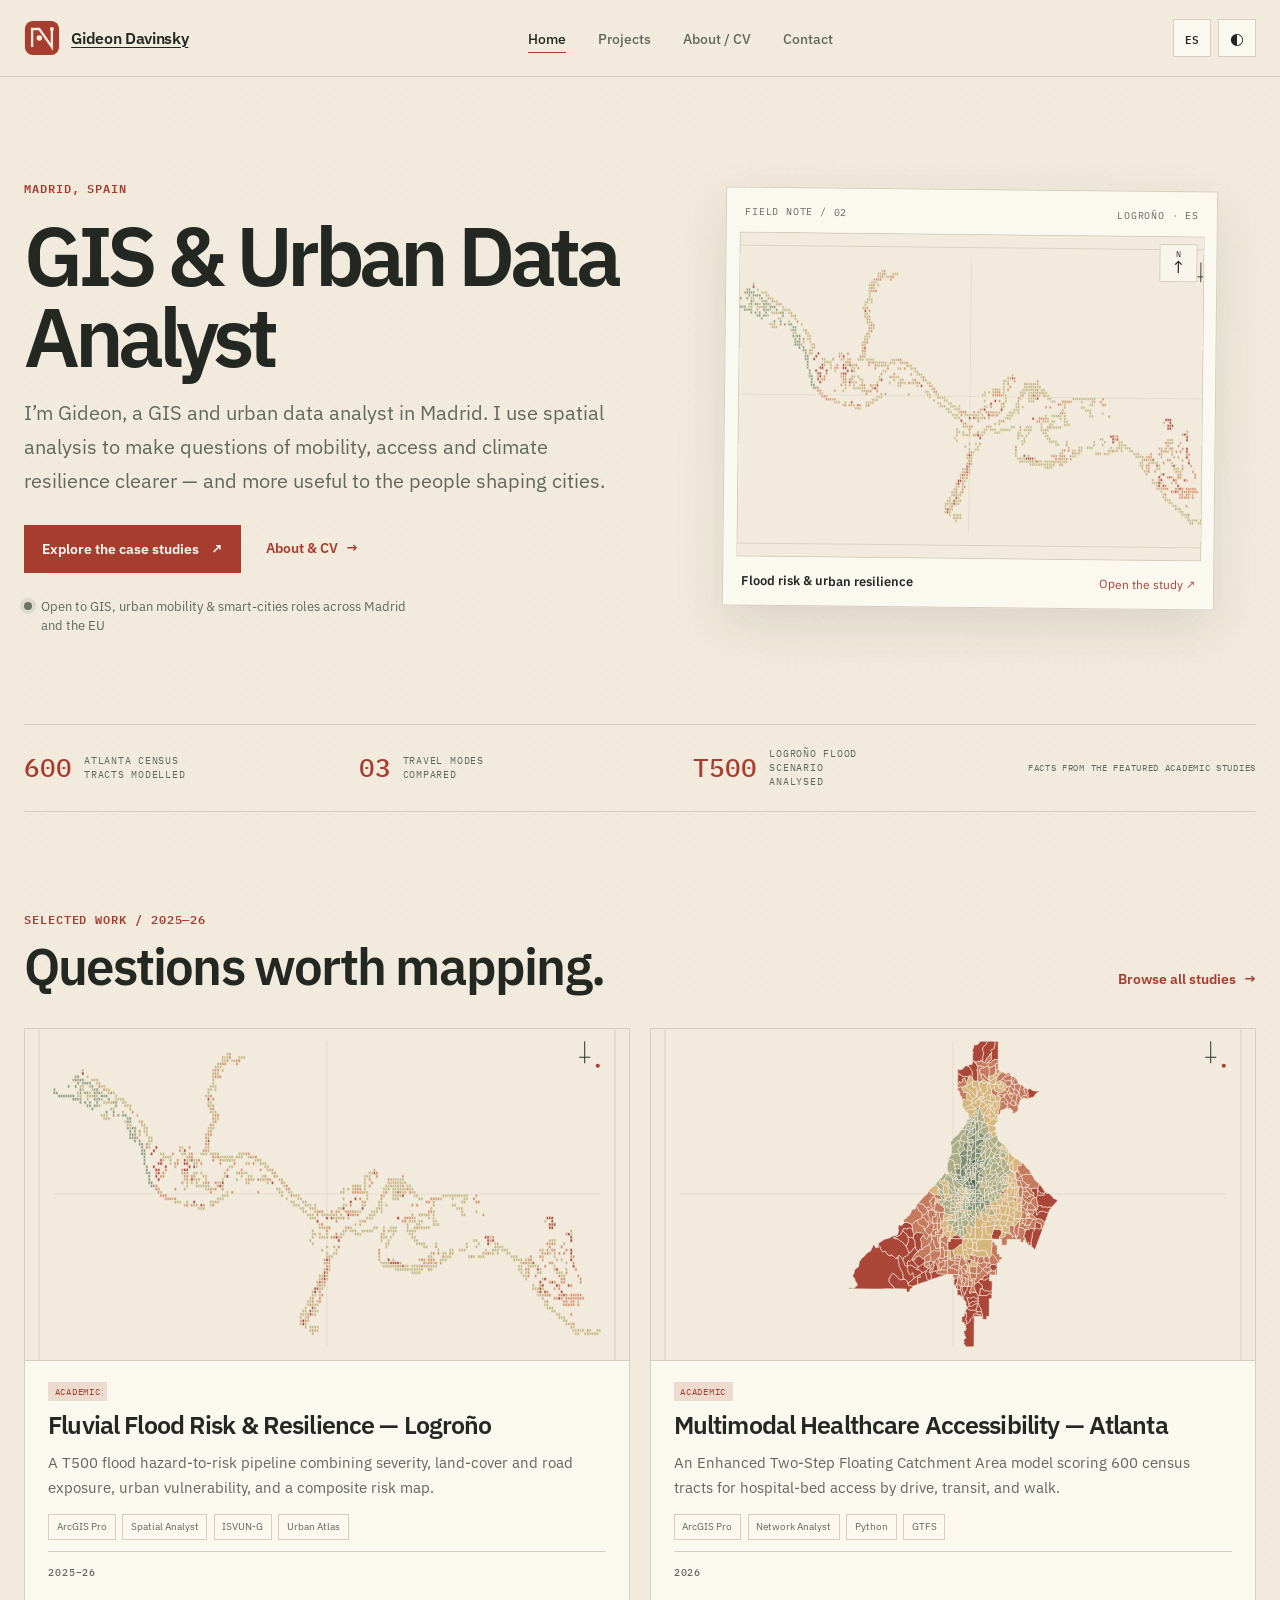
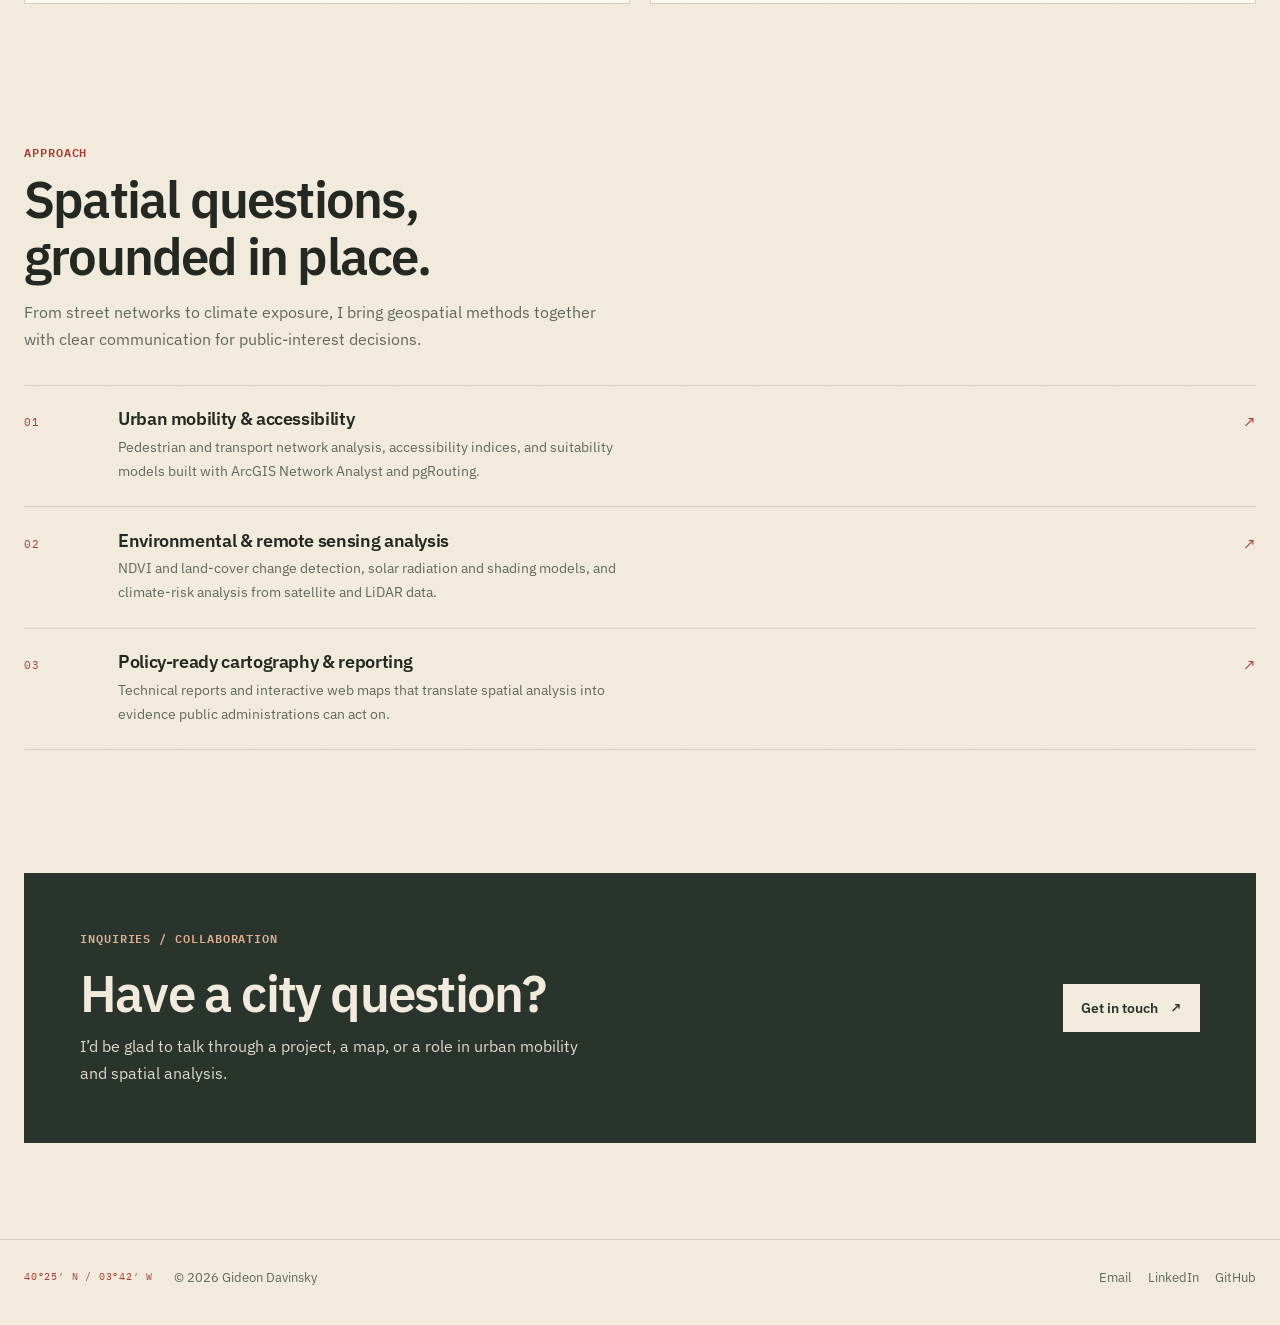
==== commit 924835da: "Simplify bilingual homepage hero" ====
--- a/index.html
+++ b/index.html
@@ -44,8 +44,8 @@
   <main id="main-content">
     <section class="container hero">
       <div class="hero-copy">
-        <p class="eyebrow" data-i18n="eyebrow">GIS &amp; urban data analyst <span>·</span> Madrid, Spain</p>
-        <h1 data-i18n="hero_headline">Making city<br><em>systems visible.</em></h1>
+        <p class="eyebrow" data-i18n="eyebrow">Madrid, Spain</p>
+        <h1 data-i18n="hero_headline">GIS &amp; Urban Data Analyst</h1>
         <p class="lead" data-i18n="hero_lead">I’m Gideon, a GIS and urban data analyst in Madrid. I use spatial analysis to make questions of mobility, access and climate resilience clearer — and more useful to the people shaping cities.</p>
         <div class="hero-actions">
           <a class="btn" href="projects.html" data-i18n="btn_view_projects">Explore the case studies <span aria-hidden="true">↗</span></a>
@@ -108,8 +108,8 @@
       en: {
         doc_title: "Gideon Davinsky — GIS & Urban Data Analyst",
         doc_description: "Gideon Davinsky is a GIS and urban data analyst based in Madrid, working on mobility, accessibility and urban resilience.",
-        eyebrow: "GIS &amp; urban data analyst <span>·</span> Madrid, Spain",
-        hero_headline: "Making city<br><em>systems visible.</em>",
+        eyebrow: "Madrid, Spain",
+        hero_headline: "GIS &amp; Urban Data Analyst",
         hero_lead: "I’m Gideon, a GIS and urban data analyst in Madrid. I use spatial analysis to make questions of mobility, access and climate resilience clearer — and more useful to the people shaping cities.",
         btn_view_projects: "Explore the case studies <span aria-hidden=\"true\">↗</span>",
         btn_about_cv: "About &amp; CV <span aria-hidden=\"true\">→</span>",
@@ -141,8 +141,8 @@
       es: {
         doc_title: "Gideon Davinsky — Analista SIG y de Datos Urbanos",
         doc_description: "Gideon Davinsky es analista SIG y de datos urbanos con base en Madrid, especializado en movilidad, accesibilidad y resiliencia urbana.",
-        eyebrow: "Analista SIG y de datos urbanos <span>·</span> Madrid, España",
-        hero_headline: "Hacer visibles<br><em>los sistemas urbanos.</em>",
+        eyebrow: "Madrid, España",
+        hero_headline: "Analista SIG y de datos urbanos",
         hero_lead: "Soy Gideon, analista SIG y de datos urbanos en Madrid. Uso el análisis espacial para aclarar cuestiones de movilidad, acceso y resiliencia climática — y hacerlas más útiles para quienes construyen ciudad.",
         btn_view_projects: "Explorar los estudios <span aria-hidden=\"true\">↗</span>",
         btn_about_cv: "Sobre mí y CV <span aria-hidden=\"true\">→</span>",
